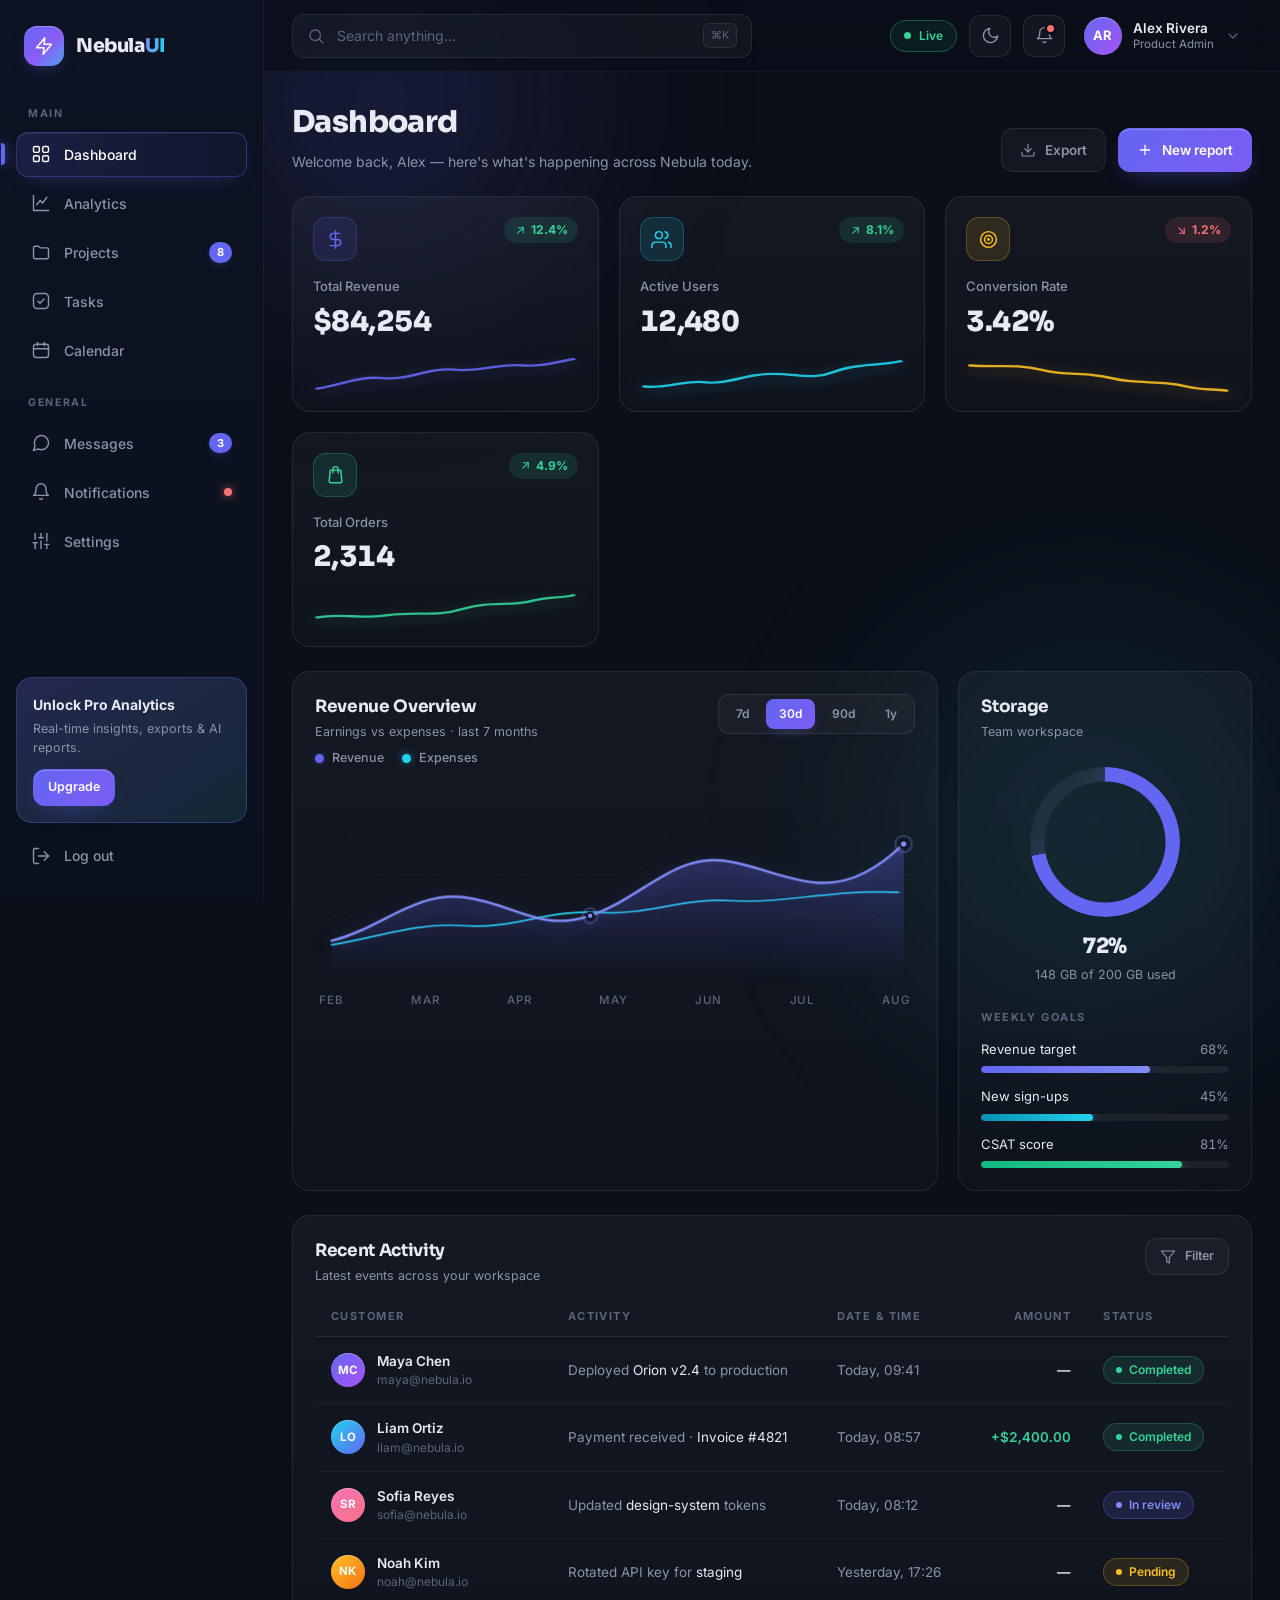
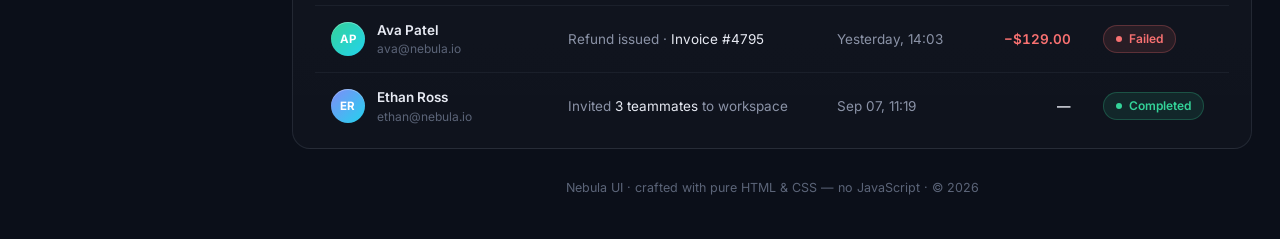
==== index.html @ 3d4dad75 "Add futuristic dark-mode admin dashboard (pure HTML & CSS) - CSS Grid + Flexbox app shell with fixed" ====
<!DOCTYPE html>
<html lang="en">
<head>
  <meta charset="UTF-8" />
  <meta name="viewport" content="width=device-width, initial-scale=1.0" />
  <meta name="color-scheme" content="dark" />
  <meta name="description" content="Nebula — an ultra-modern dark-mode admin dashboard built with pure HTML & CSS." />
  <title>Nebula · Admin Dashboard</title>

  <link rel="preconnect" href="https://fonts.googleapis.com" />
  <link rel="preconnect" href="https://fonts.gstatic.com" crossorigin />
  <link href="https://fonts.googleapis.com/css2?family=Inter:wght@400;500;600;700;800&family=Sora:wght@600;700;800&display=swap" rel="stylesheet" />
  <link rel="stylesheet" href="styles.css" />
</head>
<body>

  <!-- Off-canvas sidebar toggle (checkbox hack — no JS needed) -->
  <input type="checkbox" id="nav-toggle" class="nav-toggle" aria-label="Toggle navigation" />

  <div class="app">

    <!-- ============ SIDEBAR ============ -->
    <aside class="sidebar">
      <div class="brand">
        <span class="brand-mark" aria-hidden="true">
          <svg viewBox="0 0 24 24" fill="none" stroke="currentColor" stroke-width="1.8" stroke-linecap="round" stroke-linejoin="round"><polygon points="13 2 3 14 12 14 11 22 21 10 12 10 13 2"/></svg>
        </span>
        <span class="brand-name">Nebula<em>UI</em></span>
      </div>

      <nav class="nav">
        <p class="nav-title">Main</p>

        <a href="#" class="nav-link is-active" aria-current="page">
          <svg viewBox="0 0 24 24" fill="none" stroke="currentColor" stroke-width="1.7" stroke-linecap="round" stroke-linejoin="round"><rect x="3" y="3" width="7" height="7" rx="1.8"/><rect x="14" y="3" width="7" height="7" rx="1.8"/><rect x="3" y="14" width="7" height="7" rx="1.8"/><rect x="14" y="14" width="7" height="7" rx="1.8"/></svg>
          <span class="nav-label">Dashboard</span>
        </a>

        <a href="#" class="nav-link">
          <svg viewBox="0 0 24 24" fill="none" stroke="currentColor" stroke-width="1.7" stroke-linecap="round" stroke-linejoin="round"><path d="M3 3v18h18"/><path d="M7 14l4-5 3 3 5-7"/></svg>
          <span class="nav-label">Analytics</span>
        </a>

        <a href="#" class="nav-link">
          <svg viewBox="0 0 24 24" fill="none" stroke="currentColor" stroke-width="1.7" stroke-linecap="round" stroke-linejoin="round"><path d="M3 7a2 2 0 0 1 2-2h4l2 2h8a2 2 0 0 1 2 2v9a2 2 0 0 1-2 2H5a2 2 0 0 1-2-2z"/></svg>
          <span class="nav-label">Projects</span>
          <span class="nav-badge">8</span>
        </a>

        <a href="#" class="nav-link">
          <svg viewBox="0 0 24 24" fill="none" stroke="currentColor" stroke-width="1.7" stroke-linecap="round" stroke-linejoin="round"><rect x="3" y="3" width="18" height="18" rx="4.5"/><path d="M8.4 12.3l2.4 2.4 4.8-5.2"/></svg>
          <span class="nav-label">Tasks</span>
        </a>

        <a href="#" class="nav-link">
          <svg viewBox="0 0 24 24" fill="none" stroke="currentColor" stroke-width="1.7" stroke-linecap="round" stroke-linejoin="round"><rect x="3" y="5" width="18" height="16" rx="3"/><path d="M8 3v4M16 3v4M3 10.5h18"/></svg>
          <span class="nav-label">Calendar</span>
        </a>

        <p class="nav-title">General</p>

        <a href="#" class="nav-link">
          <svg viewBox="0 0 24 24" fill="none" stroke="currentColor" stroke-width="1.7" stroke-linecap="round" stroke-linejoin="round"><path d="M21 11.5a8.5 8.5 0 0 1-12.4 7.6L3 21l1.9-5.6A8.5 8.5 0 1 1 21 11.5z"/></svg>
          <span class="nav-label">Messages</span>
          <span class="nav-badge">3</span>
        </a>

        <a href="#" class="nav-link">
          <svg viewBox="0 0 24 24" fill="none" stroke="currentColor" stroke-width="1.7" stroke-linecap="round" stroke-linejoin="round"><path d="M18 8a6 6 0 1 0-12 0c0 7-3 8-3 8h18s-3-1-3-8"/><path d="M13.7 20a2 2 0 0 1-3.4 0"/></svg>
          <span class="nav-label">Notifications</span>
          <span class="nav-dot" aria-hidden="true"></span>
        </a>

        <a href="#" class="nav-link">
          <svg viewBox="0 0 24 24" fill="none" stroke="currentColor" stroke-width="1.7" stroke-linecap="round" stroke-linejoin="round"><line x1="5" y1="21" x2="5" y2="14"/><line x1="5" y1="10" x2="5" y2="3"/><line x1="12" y1="21" x2="12" y2="12"/><line x1="12" y1="8" x2="12" y2="3"/><line x1="19" y1="21" x2="19" y2="16"/><line x1="19" y1="12" x2="19" y2="3"/><line x1="2.5" y1="14" x2="7.5" y2="14"/><line x1="9.5" y1="8" x2="14.5" y2="8"/><line x1="16.5" y1="16" x2="21.5" y2="16"/></svg>
          <span class="nav-label">Settings</span>
        </a>
      </nav>

      <div class="sidebar-footer">
        <div class="upgrade-card">
          <p class="upgrade-title">Unlock Pro Analytics</p>
          <p class="upgrade-text">Real-time insights, exports &amp; AI reports.</p>
          <button type="button" class="btn btn-primary btn-sm">Upgrade</button>
        </div>

        <a href="#" class="nav-link logout">
          <svg viewBox="0 0 24 24" fill="none" stroke="currentColor" stroke-width="1.7" stroke-linecap="round" stroke-linejoin="round"><path d="M9 21H5a2 2 0 0 1-2-2V5a2 2 0 0 1 2-2h4"/><polyline points="16 17 21 12 16 7"/><line x1="21" y1="12" x2="9" y2="12"/></svg>
          <span class="nav-label">Log out</span>
        </a>
      </div>
    </aside>

    <!-- Click-to-close overlay for the mobile drawer -->
    <label for="nav-toggle" class="backdrop" aria-hidden="true"></label>

    <!-- ============ MAIN ============ -->
    <div class="main">

      <!-- Header -->
      <header class="topbar">
        <label for="nav-toggle" class="hamburger" aria-label="Open navigation" role="button" tabindex="0">
          <svg viewBox="0 0 24 24" fill="none" stroke="currentColor" stroke-width="1.8" stroke-linecap="round"><line x1="4" y1="7" x2="20" y2="7"/><line x1="4" y1="12" x2="20" y2="12"/><line x1="4" y1="17" x2="14" y2="17"/></svg>
        </label>

        <div class="search" role="search">
          <svg class="search-icon" viewBox="0 0 24 24" fill="none" stroke="currentColor" stroke-width="1.7" stroke-linecap="round" stroke-linejoin="round"><circle cx="11" cy="11" r="7"/><line x1="21" y1="21" x2="16.3" y2="16.3"/></svg>
          <input type="search" placeholder="Search anything…" aria-label="Search" />
          <kbd>⌘K</kbd>
        </div>

        <div class="topbar-actions">
          <span class="live-pill"><span class="pulse-dot" aria-hidden="true"></span>Live</span>

          <button type="button" class="icon-btn" aria-label="Toggle theme">
            <svg viewBox="0 0 24 24" fill="none" stroke="currentColor" stroke-width="1.7" stroke-linecap="round" stroke-linejoin="round"><path d="M21 12.8A9 9 0 1 1 11.2 3a7 7 0 0 0 9.8 9.8z"/></svg>
          </button>

          <button type="button" class="icon-btn has-badge" aria-label="Notifications">
            <svg viewBox="0 0 24 24" fill="none" stroke="currentColor" stroke-width="1.7" stroke-linecap="round" stroke-linejoin="round"><path d="M18 8a6 6 0 1 0-12 0c0 7-3 8-3 8h18s-3-1-3-8"/><path d="M13.7 20a2 2 0 0 1-3.4 0"/></svg>
          </button>

          <button type="button" class="profile" aria-label="Account menu">
            <span class="avatar" aria-hidden="true">AR</span>
            <span class="profile-meta">
              <span class="profile-name">Alex Rivera</span>
              <span class="profile-role">Product Admin</span>
            </span>
            <svg class="chevron" viewBox="0 0 24 24" fill="none" stroke="currentColor" stroke-width="1.8" stroke-linecap="round" stroke-linejoin="round"><polyline points="6 9 12 15 18 9"/></svg>
          </button>
        </div>
      </header>

      <!-- Content -->
      <main class="content">

        <div class="page-head">
          <div>
            <h1>Dashboard</h1>
            <p class="subtitle">Welcome back, Alex — here's what's happening across Nebula today.</p>
          </div>
          <div class="page-actions">
            <button type="button" class="btn btn-ghost">
              <svg viewBox="0 0 24 24" fill="none" stroke="currentColor" stroke-width="1.7" stroke-linecap="round" stroke-linejoin="round"><path d="M21 15v4a2 2 0 0 1-2 2H5a2 2 0 0 1-2-2v-4"/><polyline points="7 10 12 15 17 10"/><line x1="12" y1="15" x2="12" y2="3"/></svg>
              Export
            </button>
            <button type="button" class="btn btn-primary">
              <svg viewBox="0 0 24 24" fill="none" stroke="currentColor" stroke-width="1.9" stroke-linecap="round"><line x1="12" y1="5" x2="12" y2="19"/><line x1="5" y1="12" x2="19" y2="12"/></svg>
              New report
            </button>
          </div>
        </div>

        <!-- ======== 4 STAT CARDS ======== -->
        <section class="stats-grid" aria-label="Key statistics">

          <article class="stat-card" style="--tint: 99,102,241;">
            <div class="stat-top">
              <span class="stat-icon" aria-hidden="true">
                <svg viewBox="0 0 24 24" fill="none" stroke="currentColor" stroke-width="1.7" stroke-linecap="round" stroke-linejoin="round"><line x1="12" y1="2" x2="12" y2="22"/><path d="M17 5H9.5a3.5 3.5 0 0 0 0 7h5a3.5 3.5 0 0 1 0 7H6"/></svg>
              </span>
              <span class="delta up">
                <svg viewBox="0 0 24 24" fill="none" stroke="currentColor" stroke-width="2" stroke-linecap="round" stroke-linejoin="round"><line x1="7" y1="17" x2="17" y2="7"/><polyline points="8 7 17 7 17 16"/></svg>
                12.4%
              </span>
            </div>
            <p class="stat-label">Total Revenue</p>
            <p class="stat-value">$84,254</p>
            <svg class="sparkline" viewBox="0 0 120 40" preserveAspectRatio="none" aria-hidden="true">
              <path d="M2 32 C14 28 20 20 32 22 C44 24 52 12 64 14 C76 16 84 8 96 10 C104 11 112 6 118 4"/>
            </svg>
          </article>

          <article class="stat-card" style="--tint: 34,211,238;">
            <div class="stat-top">
              <span class="stat-icon" aria-hidden="true">
                <svg viewBox="0 0 24 24" fill="none" stroke="currentColor" stroke-width="1.7" stroke-linecap="round" stroke-linejoin="round"><path d="M17 21v-2a4 4 0 0 0-4-4H5a4 4 0 0 0-4 4v2"/><circle cx="9" cy="7" r="4"/><path d="M23 21v-2a4 4 0 0 0-3-3.9"/><path d="M16 3.1a4 4 0 0 1 0 7.8"/></svg>
              </span>
              <span class="delta up">
                <svg viewBox="0 0 24 24" fill="none" stroke="currentColor" stroke-width="2" stroke-linecap="round" stroke-linejoin="round"><line x1="7" y1="17" x2="17" y2="7"/><polyline points="8 7 17 7 17 16"/></svg>
                8.1%
              </span>
            </div>
            <p class="stat-label">Active Users</p>
            <p class="stat-value">12,480</p>
            <svg class="sparkline" viewBox="0 0 120 40" preserveAspectRatio="none" aria-hidden="true">
              <path d="M2 30 C12 32 20 24 30 26 C40 28 48 18 60 18 C72 18 78 24 88 16 C98 8 110 10 118 6"/>
            </svg>
          </article>

          <article class="stat-card" style="--tint: 251,191,36;">
            <div class="stat-top">
              <span class="stat-icon" aria-hidden="true">
                <svg viewBox="0 0 24 24" fill="none" stroke="currentColor" stroke-width="1.7" stroke-linecap="round" stroke-linejoin="round"><circle cx="12" cy="12" r="9"/><circle cx="12" cy="12" r="4.5"/><circle cx="12" cy="12" r="0.8"/></svg>
              </span>
              <span class="delta down">
                <svg viewBox="0 0 24 24" fill="none" stroke="currentColor" stroke-width="2" stroke-linecap="round" stroke-linejoin="round"><line x1="7" y1="7" x2="17" y2="17"/><polyline points="17 8 17 17 8 17"/></svg>
                1.2%
              </span>
            </div>
            <p class="stat-label">Conversion Rate</p>
            <p class="stat-value">3.42%</p>
            <svg class="sparkline" viewBox="0 0 120 40" preserveAspectRatio="none" aria-hidden="true">
              <path d="M2 10 C14 12 22 8 34 14 C46 20 54 16 66 22 C78 28 88 24 100 30 C108 34 112 32 118 34"/>
            </svg>
          </article>

          <article class="stat-card" style="--tint: 52,211,153;">
            <div class="stat-top">
              <span class="stat-icon" aria-hidden="true">
                <svg viewBox="0 0 24 24" fill="none" stroke="currentColor" stroke-width="1.7" stroke-linecap="round" stroke-linejoin="round"><path d="M6 7h12l1.2 12.4a1.8 1.8 0 0 1-1.8 2H6.6a1.8 1.8 0 0 1-1.8-2z"/><path d="M9 10V6a3 3 0 0 1 6 0v4"/></svg>
              </span>
              <span class="delta up">
                <svg viewBox="0 0 24 24" fill="none" stroke="currentColor" stroke-width="2" stroke-linecap="round" stroke-linejoin="round"><line x1="7" y1="17" x2="17" y2="7"/><polyline points="8 7 17 7 17 16"/></svg>
                4.9%
              </span>
            </div>
            <p class="stat-label">Total Orders</p>
            <p class="stat-value">2,314</p>
            <svg class="sparkline" viewBox="0 0 120 40" preserveAspectRatio="none" aria-hidden="true">
              <path d="M2 26 C14 22 22 28 34 24 C46 20 56 26 68 18 C80 10 90 16 100 10 C108 6 112 8 118 5"/>
            </svg>
          </article>

        </section>

        <!-- ======== CHART + SIDE PANEL ======== -->
        <section class="panels-grid" aria-label="Analytics">

          <article class="card chart-card">
            <div class="card-head">
              <div>
                <h2>Revenue Overview</h2>
                <p class="card-sub">Earnings vs expenses · last 7 months</p>
              </div>
              <div class="seg" role="group" aria-label="Date range">
                <button type="button">7d</button>
                <button type="button" class="is-active">30d</button>
                <button type="button">90d</button>
                <button type="button">1y</button>
              </div>
            </div>

            <div class="legend">
              <span class="legend-item"><i class="dot dot-accent"></i>Revenue</span>
              <span class="legend-item"><i class="dot dot-cyan"></i>Expenses</span>
            </div>

            <div class="chart-wrap">
              <svg class="chart" viewBox="0 0 720 250" preserveAspectRatio="none" role="img" aria-label="Line chart comparing revenue and expenses over seven months">
                <defs>
                  <linearGradient id="areaFill" x1="0" y1="0" x2="0" y2="1">
                    <stop offset="0%" stop-color="#6366f1" stop-opacity="0.32"/>
                    <stop offset="100%" stop-color="#6366f1" stop-opacity="0"/>
                  </linearGradient>
                </defs>

                <!-- grid -->
                <line x1="0" y1="20"  x2="720" y2="20"  class="grid-line"/>
                <line x1="0" y1="70"  x2="720" y2="70"  class="grid-line"/>
                <line x1="0" y1="120" x2="720" y2="120" class="grid-line"/>
                <line x1="0" y1="170" x2="720" y2="170" class="grid-line"/>
                <line x1="0" y1="220" x2="720" y2="220" class="grid-line"/>

                <!-- expenses (dashed) -->
                <path class="line-expenses" pathLength="1" fill="none"
                  d="M20 205 C80 195 120 178 180 182 C240 186 280 162 340 166 C400 170 440 148 500 152 C560 156 620 138 700 142"/>

                <!-- revenue area + line -->
                <path class="line-area" fill="url(#areaFill)"
                  d="M20 200 C80 185 120 140 180 148 C240 156 270 190 330 170 C390 150 430 96 490 104 C550 112 600 150 660 118 C690 102 700 88 706 84 L706 250 L20 250 Z"/>
                <path class="line-revenue" pathLength="1" fill="none"
                  d="M20 200 C80 185 120 140 180 148 C240 156 270 190 330 170 C390 150 430 96 490 104 C550 112 600 150 660 118 C690 102 700 88 706 84"/>

                <!-- points -->
                <circle class="chart-dot" cx="330" cy="170" r="4"/>
                <circle class="chart-dot halo" cx="330" cy="170" r="9"/>
                <circle class="chart-dot" cx="706" cy="84" r="4.5"/>
                <circle class="chart-dot halo" cx="706" cy="84" r="10"/>
              </svg>

              <div class="chart-x" aria-hidden="true">
                <span>Feb</span><span>Mar</span><span>Apr</span><span>May</span><span>Jun</span><span>Jul</span><span>Aug</span>
              </div>
            </div>
          </article>

          <article class="card side-card">
            <div class="card-head">
              <div>
                <h2>Storage</h2>
                <p class="card-sub">Team workspace</p>
              </div>
            </div>

            <div class="ring-wrap">
              <div class="ring" role="img" aria-label="Storage 72 percent used"></div>
              <div class="ring-meta">
                <strong>72%</strong>
                <span>148 GB of 200 GB used</span>
              </div>
            </div>

            <div class="goals">
              <p class="goals-title">Weekly goals</p>

              <div class="goal" style="--w: 68%;">
                <div class="goal-row"><span>Revenue target</span><span>68%</span></div>
                <div class="track"><i class="fill fill-accent"></i></div>
              </div>

              <div class="goal" style="--w: 45%;">
                <div class="goal-row"><span>New sign-ups</span><span>45%</span></div>
                <div class="track"><i class="fill fill-cyan"></i></div>
              </div>

              <div class="goal" style="--w: 81%;">
                <div class="goal-row"><span>CSAT score</span><span>81%</span></div>
                <div class="track"><i class="fill fill-green"></i></div>
              </div>
            </div>
          </article>

        </section>

        <!-- ======== RECENT ACTIVITY TABLE ======== -->
        <section class="card table-card" aria-label="Recent activity">
          <div class="card-head">
            <div>
              <h2>Recent Activity</h2>
              <p class="card-sub">Latest events across your workspace</p>
            </div>
            <button type="button" class="btn btn-ghost btn-sm">
              <svg viewBox="0 0 24 24" fill="none" stroke="currentColor" stroke-width="1.7" stroke-linecap="round" stroke-linejoin="round"><polygon points="22 3 2 3 10 12.6 10 19 14 21 14 12.6 22 3"/></svg>
              Filter
            </button>
          </div>

          <div class="table-scroll">
            <table>
              <thead>
                <tr>
                  <th>Customer</th>
                  <th>Activity</th>
                  <th>Date &amp; time</th>
                  <th class="num">Amount</th>
                  <th>Status</th>
                </tr>
              </thead>
              <tbody>
                <tr>
                  <td>
                    <div class="user">
                      <span class="avatar sm" style="--a:#6366f1; --b:#a855f7;">MC</span>
                      <div><strong>Maya Chen</strong><small>maya@nebula.io</small></div>
                    </div>
                  </td>
                  <td data-label="Activity">Deployed <em>Orion v2.4</em> to production</td>
                  <td data-label="Date">Today, 09:41</td>
                  <td class="num" data-label="Amount">—</td>
                  <td data-label="Status"><span class="pill pill-green">Completed</span></td>
                </tr>
                <tr>
                  <td>
                    <div class="user">
                      <span class="avatar sm" style="--a:#22d3ee; --b:#6366f1;">LO</span>
                      <div><strong>Liam Ortiz</strong><small>liam@nebula.io</small></div>
                    </div>
                  </td>
                  <td data-label="Activity">Payment received · <em>Invoice #4821</em></td>
                  <td data-label="Date">Today, 08:57</td>
                  <td class="num pos" data-label="Amount">+$2,400.00</td>
                  <td data-label="Status"><span class="pill pill-green">Completed</span></td>
                </tr>
                <tr>
                  <td>
                    <div class="user">
                      <span class="avatar sm" style="--a:#f472b6; --b:#fb7185;">SR</span>
                      <div><strong>Sofia Reyes</strong><small>sofia@nebula.io</small></div>
                    </div>
                  </td>
                  <td data-label="Activity">Updated <em>design-system</em> tokens</td>
                  <td data-label="Date">Today, 08:12</td>
                  <td class="num" data-label="Amount">—</td>
                  <td data-label="Status"><span class="pill pill-indigo">In review</span></td>
                </tr>
                <tr>
                  <td>
                    <div class="user">
                      <span class="avatar sm" style="--a:#fbbf24; --b:#f97316;">NK</span>
                      <div><strong>Noah Kim</strong><small>noah@nebula.io</small></div>
                    </div>
                  </td>
                  <td data-label="Activity">Rotated API key for <em>staging</em></td>
                  <td data-label="Date">Yesterday, 17:26</td>
                  <td class="num" data-label="Amount">—</td>
                  <td data-label="Status"><span class="pill pill-amber">Pending</span></td>
                </tr>
                <tr>
                  <td>
                    <div class="user">
                      <span class="avatar sm" style="--a:#34d399; --b:#22d3ee;">AP</span>
                      <div><strong>Ava Patel</strong><small>ava@nebula.io</small></div>
                    </div>
                  </td>
                  <td data-label="Activity">Refund issued · <em>Invoice #4795</em></td>
                  <td data-label="Date">Yesterday, 14:03</td>
                  <td class="num neg" data-label="Amount">−$129.00</td>
                  <td data-label="Status"><span class="pill pill-red">Failed</span></td>
                </tr>
                <tr>
                  <td>
                    <div class="user">
                      <span class="avatar sm" style="--a:#818cf8; --b:#22d3ee;">ER</span>
                      <div><strong>Ethan Ross</strong><small>ethan@nebula.io</small></div>
                    </div>
                  </td>
                  <td data-label="Activity">Invited <em>3 teammates</em> to workspace</td>
                  <td data-label="Date">Sep 07, 11:19</td>
                  <td class="num" data-label="Amount">—</td>
                  <td data-label="Status"><span class="pill pill-green">Completed</span></td>
                </tr>
              </tbody>
            </table>
          </div>
        </section>

        <footer class="footer">
          <p>Nebula UI · crafted with pure HTML &amp; CSS — no JavaScript · © 2026</p>
        </footer>

      </main>
    </div>
  </div>

</body>
</html>
---- styles.css ----
/* ============================================================
   NEBULA UI — Ultra-modern Dark Admin Dashboard
   Pure HTML + CSS · CSS Grid + Flexbox · CSS Variables
   Palette: deep navy #0b0f19 · neon accent #6366f1
   ============================================================ */

/* ---------- 1. Design tokens ---------- */
:root {
  /* Core palette */
  --bg:            #0b0f19;   /* deep navy */
  --bg-elevated:   #0d1322;
  --accent:        #6366f1;   /* neon indigo */
  --accent-bright: #818cf8;
  --cyan:          #22d3ee;
  --green:         #34d399;
  --amber:         #fbbf24;
  --red:           #f87171;

  /* Surfaces & lines */
  --surface:       rgba(255, 255, 255, 0.035);
  --surface-2:     rgba(255, 255, 255, 0.065);
  --border:        rgba(148, 163, 184, 0.14);
  --border-soft:   rgba(148, 163, 184, 0.08);

  /* Text */
  --text:          #e7eaf3;
  --text-muted:    #8b93a7;
  --text-faint:    #5b6478;

  /* Glass / glow */
  --accent-soft:   rgba(99, 102, 241, 0.16);
  --accent-glow:   rgba(99, 102, 241, 0.40);
  --glass:         rgba(255, 255, 255, 0.055);
  --glass-border:  rgba(255, 255, 255, 0.10);

  /* Layout */
  --sidebar-w:     264px;
  --sidebar-w-sm:  80px;
  --topbar-h:      72px;
  --radius:        18px;
  --radius-sm:     12px;

  /* Motion */
  --ease:          cubic-bezier(0.22, 0.61, 0.36, 1);
  --t-fast:        0.22s;
  --t-med:         0.32s;

  --font-body: "Inter", system-ui, -apple-system, "Segoe UI", Roboto, sans-serif;
  --font-display: "Sora", "Inter", system-ui, sans-serif;
}

/* ---------- 2. Reset / base ---------- */
*, *::before, *::after { box-sizing: border-box; }

html { scroll-behavior: smooth; }

body {
  margin: 0;
  min-height: 100vh;
  font-family: var(--font-body);
  font-size: 15px;
  line-height: 1.5;
  color: var(--text);
  background-color: var(--bg);
  -webkit-font-smoothing: antialiased;
  overflow-x: hidden;
}

h1, h2, h3 { margin: 0; font-family: var(--font-display); letter-spacing: -0.02em; }
p           { margin: 0; }
a           { color: inherit; text-decoration: none; }
button      { font: inherit; color: inherit; background: none; border: 0; cursor: pointer; }
svg         { display: block; }

::selection { background: var(--accent); color: #fff; }

:focus-visible {
  outline: 2px solid var(--accent-bright);
  outline-offset: 2px;
  border-radius: 6px;
}

/* Slim custom scrollbars */
::-webkit-scrollbar        { width: 10px; height: 10px; }
::-webkit-scrollbar-track  { background: transparent; }
::-webkit-scrollbar-thumb  {
  background: rgba(99, 102, 241, 0.25);
  border-radius: 99px;
  border: 2px solid var(--bg);
}
::-webkit-scrollbar-thumb:hover { background: rgba(99, 102, 241, 0.5); }

/* Hidden checkbox that powers the mobile drawer */
.nav-toggle {
  position: fixed;
  width: 1px; height: 1px;
  opacity: 0;
  pointer-events: none;
}

/* ---------- 3. Ambient background (feeds the glass blur) ---------- */
body::before,
body::after {
  content: "";
  position: fixed;
  z-index: 0;
  border-radius: 50%;
  filter: blur(90px);
  pointer-events: none;
}
body::before {
  width: 560px; height: 560px;
  top: -180px; left: 8%;
  background: radial-gradient(circle, rgba(99, 102, 241, 0.22), transparent 65%);
  animation: drift 18s ease-in-out infinite alternate;
}
body::after {
  width: 620px; height: 620px;
  bottom: -240px; right: -120px;
  background: radial-gradient(circle, rgba(34, 211, 238, 0.14), transparent 65%);
  animation: drift 22s ease-in-out infinite alternate-reverse;
}
@keyframes drift {
  from { transform: translate3d(0, 0, 0) scale(1); }
  to   { transform: translate3d(60px, 40px, 0) scale(1.12); }
}

/* ============================================================
   4. App shell — CSS Grid
   ============================================================ */
.app {
  position: relative;
  z-index: 1;
  display: grid;
  grid-template-columns: var(--sidebar-w) minmax(0, 1fr);
  min-height: 100vh;
}

.main {
  grid-column: 2;
  display: flex;
  flex-direction: column;
  min-width: 0;             /* allows inner tables to shrink properly */
}

/* ============================================================
   5. Sidebar (fixed)
   ============================================================ */
.sidebar {
  position: fixed;
  inset: 0 auto 0 0;
  z-index: 60;
  width: var(--sidebar-w);
  display: flex;
  flex-direction: column;
  padding: 22px 16px;
  background: linear-gradient(180deg, #0d1322 0%, #0b101d 100%);
  border-right: 1px solid var(--border-soft);
  overflow-y: auto;
  scrollbar-width: thin;
  transition: transform var(--t-med) var(--ease);
}

.brand {
  display: flex;
  align-items: center;
  gap: 12px;
  padding: 4px 8px 22px;
}
.brand-mark {
  display: grid;
  place-items: center;
  width: 40px; height: 40px;
  flex-shrink: 0;
  color: #fff;
  border-radius: 13px;
  background: linear-gradient(135deg, var(--accent) 0%, #8b5cf6 55%, var(--cyan) 130%);
  box-shadow: 0 6px 18px -6px var(--accent-glow), inset 0 1px 0 rgba(255, 255, 255, 0.25);
  transition: transform var(--t-fast) var(--ease), box-shadow var(--t-fast) var(--ease);
}
.brand:hover .brand-mark {
  transform: rotate(-8deg) scale(1.06);
  box-shadow: 0 8px 24px -6px var(--accent-glow), inset 0 1px 0 rgba(255, 255, 255, 0.25);
}
.brand-mark svg { width: 20px; height: 20px; }
.brand-name {
  font-family: var(--font-display);
  font-size: 19px;
  font-weight: 800;
  letter-spacing: -0.02em;
}
.brand-name em {
  font-style: normal;
  background: linear-gradient(90deg, var(--accent-bright), var(--cyan));
  -webkit-background-clip: text;
  background-clip: text;
  color: transparent;
}

.nav { display: flex; flex-direction: column; gap: 4px; flex: 1; }

.nav-title {
  margin: 18px 0 6px;
  padding: 0 12px;
  font-size: 10.5px;
  font-weight: 700;
  text-transform: uppercase;
  letter-spacing: 0.16em;
  color: var(--text-faint);
}

.nav-link {
  position: relative;
  display: flex;
  align-items: center;
  gap: 13px;
  padding: 11px 14px;
  border-radius: var(--radius-sm);
  font-size: 14px;
  font-weight: 500;
  color: var(--text-muted);
  border: 1px solid transparent;
  transition:
    color      var(--t-fast) var(--ease),
    background var(--t-fast) var(--ease),
    border-color var(--t-fast) var(--ease),
    box-shadow var(--t-fast) var(--ease),
    transform  var(--t-fast) var(--ease);
}
.nav-link svg { width: 20px; height: 20px; flex-shrink: 0; transition: transform var(--t-fast) var(--ease); }
.nav-link:hover {
  color: var(--text);
  background: var(--surface);
  border-color: var(--border-soft);
  transform: translateX(3px);
}
.nav-link:hover svg { color: var(--accent-bright); transform: scale(1.08); }

.nav-link.is-active {
  color: #fff;
  background: linear-gradient(90deg, var(--accent-soft), rgba(99, 102, 241, 0.05));
  border-color: rgba(99, 102, 241, 0.35);
  box-shadow: 0 8px 20px -10px var(--accent-glow), inset 0 1px 0 rgba(255, 255, 255, 0.06);
}
.nav-link.is-active::before {          /* neon indicator */
  content: "";
  position: absolute;
  left: -16px; top: 50%;
  translate: 0 -50%;
  width: 3.5px; height: 22px;
  border-radius: 0 4px 4px 0;
  background: var(--accent);
  box-shadow: 0 0 12px 2px var(--accent-glow);
}

.nav-badge {
  margin-left: auto;
  padding: 2px 8px;
  font-size: 11px;
  font-weight: 700;
  color: #fff;
  border-radius: 99px;
  background: var(--accent);
  box-shadow: 0 4px 10px -4px var(--accent-glow);
}
.nav-dot {
  margin-left: auto;
  width: 8px; height: 8px;
  border-radius: 50%;
  background: var(--red);
  box-shadow: 0 0 10px rgba(248, 113, 113, 0.8);
}

.sidebar-footer { display: flex; flex-direction: column; gap: 10px; margin-top: 18px; }

.upgrade-card {
  padding: 16px;
  border-radius: 16px;
  background:
    linear-gradient(145deg, rgba(99, 102, 241, 0.20), rgba(34, 211, 238, 0.08)),
    var(--surface);
  border: 1px solid rgba(99, 102, 241, 0.30);
}
.upgrade-title { font-weight: 700; font-size: 14px; }
.upgrade-text  { margin: 5px 0 12px; font-size: 12.5px; color: var(--text-muted); }

/* ============================================================
   6. Topbar / header
   ============================================================ */
.topbar {
  position: sticky;
  top: 0;
  z-index: 40;
  display: flex;
  align-items: center;
  gap: 16px;
  height: var(--topbar-h);
  padding: 0 28px;
  background: rgba(11, 15, 25, 0.72);
  backdrop-filter: blur(14px);
  -webkit-backdrop-filter: blur(14px);
  border-bottom: 1px solid var(--border-soft);
}

.hamburger {
  display: none;
  place-items: center;
  width: 42px; height: 42px;
  flex-shrink: 0;
  border-radius: var(--radius-sm);
  border: 1px solid var(--border);
  color: var(--text-muted);
  cursor: pointer;
  transition: color var(--t-fast) var(--ease), border-color var(--t-fast) var(--ease);
}
.hamburger svg { width: 22px; height: 22px; margin: auto; }
.hamburger:hover { color: var(--text); border-color: var(--accent); }

/* Search */
.search {
  display: flex;
  align-items: center;
  gap: 10px;
  flex: 1;
  max-width: 460px;
  padding: 0 14px;
  height: 44px;
  border-radius: var(--radius-sm);
  background: var(--surface);
  border: 1px solid var(--border);
  transition: border-color var(--t-fast) var(--ease), box-shadow var(--t-fast) var(--ease), background var(--t-fast) var(--ease);
}
.search:focus-within {
  border-color: var(--accent);
  background: rgba(99, 102, 241, 0.06);
  box-shadow: 0 0 0 4px rgba(99, 102, 241, 0.14);
}
.search-icon { width: 18px; height: 18px; color: var(--text-faint); flex-shrink: 0; }
.search input {
  flex: 1;
  min-width: 0;
  background: none;
  border: 0;
  outline: 0;
  color: var(--text);
  font: inherit;
  font-size: 14px;
}
.search input::placeholder { color: var(--text-faint); }
.search input::-webkit-search-decoration,
.search input::-webkit-search-cancel-button { -webkit-appearance: none; }
.search kbd {
  padding: 3px 7px;
  font-family: inherit;
  font-size: 11px;
  color: var(--text-faint);
  border: 1px solid var(--border);
  border-radius: 6px;
  background: rgba(255, 255, 255, 0.03);
}

/* Header actions */
.topbar-actions {
  display: flex;
  align-items: center;
  gap: 12px;
  margin-left: auto;
}

.live-pill {
  display: inline-flex;
  align-items: center;
  gap: 8px;
  padding: 6px 13px;
  font-size: 12px;
  font-weight: 600;
  color: var(--green);
  border: 1px solid rgba(52, 211, 153, 0.3);
  border-radius: 99px;
  background: rgba(52, 211, 153, 0.08);
}
.pulse-dot {
  width: 7px; height: 7px;
  border-radius: 50%;
  background: var(--green);
  box-shadow: 0 0 0 0 rgba(52, 211, 153, 0.6);
  animation: pulse 2s infinite;
}
@keyframes pulse {
  0%   { box-shadow: 0 0 0 0 rgba(52, 211, 153, 0.55); }
  70%  { box-shadow: 0 0 0 8px rgba(52, 211, 153, 0); }
  100% { box-shadow: 0 0 0 0 rgba(52, 211, 153, 0); }
}

.icon-btn {
  position: relative;
  display: grid;
  place-items: center;
  width: 42px; height: 42px;
  border-radius: var(--radius-sm);
  border: 1px solid var(--border);
  background: var(--surface);
  color: var(--text-muted);
  transition:
    color        var(--t-fast) var(--ease),
    border-color var(--t-fast) var(--ease),
    background   var(--t-fast) var(--ease),
    transform    var(--t-fast) var(--ease),
    box-shadow   var(--t-fast) var(--ease);
}
.icon-btn svg { width: 19px; height: 19px; margin: auto; }
.icon-btn:hover {
  color: var(--accent-bright);
  border-color: rgba(99, 102, 241, 0.5);
  background: var(--accent-soft);
  transform: translateY(-2px);
  box-shadow: 0 8px 16px -8px var(--accent-glow);
}
.icon-btn.has-badge::after {
  content: "";
  position: absolute;
  top: 9px; right: 10px;
  width: 7px; height: 7px;
  border-radius: 50%;
  background: var(--red);
  box-shadow: 0 0 0 2.5px var(--bg);
}

/* Profile */
.profile {
  display: flex;
  align-items: center;
  gap: 11px;
  padding: 6px 10px 6px 6px;
  border-radius: 99px;
  border: 1px solid transparent;
  transition: background var(--t-fast) var(--ease), border-color var(--t-fast) var(--ease);
}
.profile:hover { background: var(--surface); border-color: var(--border); }

.avatar {
  display: grid;
  place-items: center;
  width: 38px; height: 38px;
  flex-shrink: 0;
  border-radius: 50%;
  font-size: 13px;
  font-weight: 700;
  color: #fff;
  letter-spacing: 0.02em;
  background: linear-gradient(135deg, var(--accent) 0%, #a855f7 100%);
  box-shadow: inset 0 1px 0 rgba(255, 255, 255, 0.3);
}
.avatar.sm { width: 34px; height: 34px; font-size: 11.5px; background: linear-gradient(135deg, var(--a, var(--accent)), var(--b, #a855f7)); }

.profile-meta { display: flex; flex-direction: column; align-items: flex-start; line-height: 1.25; }
.profile-name { font-size: 13.5px; font-weight: 600; }
.profile-role { font-size: 11.5px; color: var(--text-muted); }
.profile .chevron { width: 16px; height: 16px; color: var(--text-faint); transition: transform var(--t-fast) var(--ease); }
.profile:hover .chevron { transform: translateY(2px); }

/* ============================================================
   7. Content area
   ============================================================ */
.content {
  width: 100%;
  max-width: 1440px;
  margin: 0 auto;
  padding: 28px;
  display: flex;
  flex-direction: column;
  gap: 24px;
}

.page-head {
  display: flex;
  align-items: flex-end;
  justify-content: space-between;
  gap: 18px;
  flex-wrap: wrap;
}
.page-head h1 {
  font-size: clamp(24px, 3vw, 30px);
  font-weight: 800;
}
.subtitle { margin-top: 6px; color: var(--text-muted); font-size: 14px; }

.page-actions { display: flex; gap: 12px; }

/* Buttons */
.btn {
  display: inline-flex;
  align-items: center;
  gap: 9px;
  padding: 11px 18px;
  font-size: 13.5px;
  font-weight: 600;
  border-radius: var(--radius-sm);
  border: 1px solid transparent;
  transition:
    transform    var(--t-fast) var(--ease),
    box-shadow   var(--t-fast) var(--ease),
    background   var(--t-fast) var(--ease),
    border-color var(--t-fast) var(--ease),
    filter       var(--t-fast) var(--ease);
}
.btn svg { width: 16px; height: 16px; }
.btn-sm { padding: 8px 14px; font-size: 12.5px; }

.btn-primary {
  color: #fff;
  background: linear-gradient(135deg, var(--accent) 0%, #7c5cf6 100%);
  box-shadow: 0 10px 22px -10px var(--accent-glow), inset 0 1px 0 rgba(255, 255, 255, 0.22);
}
.btn-primary:hover {
  transform: translateY(-2px);
  filter: brightness(1.1);
  box-shadow: 0 14px 28px -10px var(--accent-glow), inset 0 1px 0 rgba(255, 255, 255, 0.22);
}
.btn-primary:active { transform: translateY(0); }

.btn-ghost {
  color: var(--text-muted);
  background: var(--surface);
  border-color: var(--border);
}
.btn-ghost:hover {
  color: var(--text);
  border-color: rgba(99, 102, 241, 0.5);
  background: var(--accent-soft);
  transform: translateY(-2px);
}

/* ============================================================
   8. Stat cards — glassmorphism on hover
   ============================================================ */
.stats-grid {
  display: grid;
  grid-template-columns: repeat(auto-fit, minmax(235px, 1fr));
  gap: 20px;
}

.stat-card {
  --tint: 99, 102, 241;
  position: relative;
  padding: 20px 20px 14px;
  border-radius: var(--radius);
  background: linear-gradient(180deg, rgba(255, 255, 255, 0.04), rgba(255, 255, 255, 0.018));
  border: 1px solid var(--border);
  overflow: hidden;
  animation: fade-up 0.6s var(--ease) both;
}
.stats-grid .stat-card:nth-child(2) { animation-delay: 0.06s; }
.stats-grid .stat-card:nth-child(3) { animation-delay: 0.12s; }
.stats-grid .stat-card:nth-child(4) { animation-delay: 0.18s; }
@keyframes fade-up {
  from { opacity: 0; transform: translateY(14px); }
  to   { opacity: 1; transform: translateY(0); }
}

/* Frosted sheen revealed on hover */
.stat-card::before {
  content: "";
  position: absolute;
  inset: 0 0 auto;
  height: 1px;
  background: linear-gradient(90deg, transparent, rgba(var(--tint), 0.75), transparent);
  opacity: 0;
  transition: opacity var(--t-med) var(--ease);
}
.stat-card::after {                    /* soft tinted glow from the corner */
  content: "";
  position: absolute;
  top: -70px; right: -70px;
  width: 190px; height: 190px;
  border-radius: 50%;
  background: radial-gradient(circle, rgba(var(--tint), 0.22), transparent 70%);
  opacity: 0;
  transition: opacity var(--t-med) var(--ease), transform var(--t-med) var(--ease);
  transform: scale(0.7);
  pointer-events: none;
}

.stat-card:hover {
  background: var(--glass);
  border-color: rgba(var(--tint), 0.45);
  backdrop-filter: blur(16px) saturate(150%);
  -webkit-backdrop-filter: blur(16px) saturate(150%);
  box-shadow:
    0 24px 48px -20px rgba(0, 0, 0, 0.65),
    0 14px 34px -16px rgba(var(--tint), 0.45),
    inset 0 1px 0 rgba(255, 255, 255, 0.08);
}
.stat-card:hover { transform: translateY(-6px); }
.stat-card:hover::before { opacity: 1; }
.stat-card:hover::after  { opacity: 1; transform: scale(1); }

.stat-card,
.stat-card .stat-icon,
.stat-card .sparkline,
.stat-card .delta,
.stat-card::before,
.stat-card::after {
  transition-duration: var(--t-med);
  transition-timing-function: var(--ease);
}

.stat-top {
  display: flex;
  align-items: flex-start;
  justify-content: space-between;
  margin-bottom: 16px;
}
.stat-icon {
  display: grid;
  place-items: center;
  width: 44px; height: 44px;
  border-radius: 13px;
  color: rgb(var(--tint));
  background: rgba(var(--tint), 0.12);
  border: 1px solid rgba(var(--tint), 0.25);
  transition: transform var(--t-med) var(--ease), box-shadow var(--t-med) var(--ease), background var(--t-med) var(--ease);
}
.stat-icon svg { width: 21px; height: 21px; margin: auto; }
.stat-card:hover .stat-icon {
  transform: scale(1.1) rotate(-5deg);
  background: rgba(var(--tint), 0.22);
  box-shadow: 0 8px 18px -8px rgba(var(--tint), 0.6);
}

.delta {
  display: inline-flex;
  align-items: center;
  gap: 4px;
  padding: 4px 10px;
  font-size: 12px;
  font-weight: 700;
  border-radius: 99px;
}
.delta svg { width: 13px; height: 13px; }
.delta.up   { color: var(--green); background: rgba(52, 211, 153, 0.12); }
.delta.down { color: var(--red);   background: rgba(248, 113, 113, 0.12); }

.stat-label { font-size: 13px; font-weight: 500; color: var(--text-muted); }
.stat-value {
  margin-top: 4px;
  font-family: var(--font-display);
  font-size: 28px;
  font-weight: 800;
  letter-spacing: -0.02em;
  font-variant-numeric: tabular-nums;
}

.sparkline {
  width: 100%;
  height: 42px;
  margin-top: 12px;
  overflow: visible;
}
.sparkline path {
  fill: none;
  stroke: rgba(var(--tint), 0.9);
  stroke-width: 2.2;
  stroke-linecap: round;
  filter: drop-shadow(0 3px 6px rgba(var(--tint), 0.45));
  transition: filter var(--t-med) var(--ease);
}
.stat-card:hover .sparkline path { filter: drop-shadow(0 4px 10px rgba(var(--tint), 0.8)); }

/* ============================================================
   9. Cards, chart panel & side panel
   ============================================================ */
.panels-grid {
  display: grid;
  grid-template-columns: minmax(0, 2.2fr) minmax(0, 1fr);
  gap: 20px;
  align-items: stretch;
}

.card {
  position: relative;
  padding: 22px;
  border-radius: var(--radius);
  background: linear-gradient(180deg, rgba(255, 255, 255, 0.04), rgba(255, 255, 255, 0.018));
  border: 1px solid var(--border);
  transition:
    transform    var(--t-med) var(--ease),
    border-color var(--t-med) var(--ease),
    box-shadow   var(--t-med) var(--ease),
    background   var(--t-med) var(--ease);
}
.card:hover {
  transform: translateY(-3px);
  border-color: rgba(99, 102, 241, 0.32);
  background: var(--glass);
  backdrop-filter: blur(14px);
  -webkit-backdrop-filter: blur(14px);
  box-shadow: 0 22px 44px -22px rgba(0, 0, 0, 0.65), 0 12px 30px -18px var(--accent-glow);
}

.card-head {
  display: flex;
  align-items: flex-start;
  justify-content: space-between;
  gap: 14px;
  flex-wrap: wrap;
  margin-bottom: 8px;
}
.card-head h2 { font-size: 17px; font-weight: 700; }
.card-sub { margin-top: 3px; font-size: 12.5px; color: var(--text-muted); }

/* Segmented range control */
.seg {
  display: inline-flex;
  gap: 4px;
  padding: 4px;
  border-radius: 11px;
  background: var(--surface);
  border: 1px solid var(--border);
}
.seg button {
  padding: 6px 13px;
  font-size: 12px;
  font-weight: 600;
  color: var(--text-muted);
  border-radius: 8px;
  transition: color var(--t-fast) var(--ease), background var(--t-fast) var(--ease), box-shadow var(--t-fast) var(--ease);
}
.seg button:hover { color: var(--text); }
.seg button.is-active {
  color: #fff;
  background: linear-gradient(135deg, var(--accent), #7c5cf6);
  box-shadow: 0 6px 14px -6px var(--accent-glow);
}

/* Legend */
.legend { display: flex; gap: 18px; margin: 2px 0 6px; }
.legend-item {
  display: inline-flex;
  align-items: center;
  gap: 8px;
  font-size: 12.5px;
  font-weight: 500;
  color: var(--text-muted);
}
.dot { width: 9px; height: 9px; border-radius: 50%; }
.dot-accent { background: var(--accent);   box-shadow: 0 0 8px var(--accent-glow); }
.dot-cyan   { background: var(--cyan);     box-shadow: 0 0 8px rgba(34, 211, 238, 0.5); }

/* Chart */
.chart-wrap { margin-top: 6px; }
.chart { width: 100%; height: auto; }

.grid-line { stroke: rgba(148, 163, 184, 0.10); stroke-dasharray: 3 7; stroke-width: 1; }

.line-revenue {
  stroke: var(--accent-bright);
  stroke-width: 3;
  stroke-linecap: round;
  filter: drop-shadow(0 4px 10px var(--accent-glow));
  stroke-dasharray: 1;
  stroke-dashoffset: 1;
  animation: draw 1.6s 0.25s var(--ease) forwards;
}
.line-expenses {
  stroke: var(--cyan);
  stroke-width: 2;
  stroke-linecap: round;
  stroke-dasharray: 6 8;
  opacity: 0.85;
  animation: fade-in 1s 0.9s var(--ease) both;
}
.line-area { opacity: 0; animation: fade-in 1.2s 0.7s var(--ease) forwards; }

@keyframes draw  { to { stroke-dashoffset: 0; } }
@keyframes fade-in { to { opacity: 1; } }

.chart-dot { fill: var(--accent-bright); stroke: #0b0f19; stroke-width: 2.5; animation: fade-in 0.6s 1.7s var(--ease) both; }
.chart-dot.halo { fill: none; stroke: var(--accent-bright); stroke-width: 1.5; opacity: 0.45; animation: halo 2.6s 1.9s ease-out infinite; }
@keyframes halo {
  0%   { transform: scale(0.6); opacity: 0.5; }
  70%  { transform: scale(1.7); opacity: 0; }
  100% { transform: scale(1.7); opacity: 0; }
}
.chart-dot, .chart-dot.halo { transform-box: fill-box; transform-origin: center; }

.chart-x {
  display: flex;
  justify-content: space-between;
  margin-top: 10px;
  padding: 0 4px;
  font-size: 11.5px;
  font-weight: 500;
  color: var(--text-faint);
  text-transform: uppercase;
  letter-spacing: 0.08em;
}

/* Side panel — storage ring + goals */
.side-card { display: flex; flex-direction: column; }

.ring-wrap {
  display: flex;
  flex-direction: column;
  align-items: center;
  gap: 14px;
  padding: 18px 0 6px;
}
.ring {
  --p: 72;
  width: 150px;
  aspect-ratio: 1;
  border-radius: 50%;
  background:
    conic-gradient(var(--accent) 0% calc(var(--p) * 1%), rgba(129, 140, 248, 0.28) calc(var(--p) * 1%), rgba(255, 255, 255, 0.05) 0);
  -webkit-mask: radial-gradient(farthest-side, transparent calc(100% - 15px), #000 calc(100% - 14px));
          mask: radial-gradient(farthest-side, transparent calc(100% - 15px), #000 calc(100% - 14px));
  filter: drop-shadow(0 0 14px rgba(99, 102, 241, 0.35));
  transition: filter var(--t-med) var(--ease);
}
.side-card:hover .ring { filter: drop-shadow(0 0 22px rgba(99, 102, 241, 0.6)); }
.ring-meta { text-align: center; }
.ring-meta strong {
  display: block;
  font-family: var(--font-display);
  font-size: 21px;
  font-weight: 800;
  letter-spacing: -0.02em;
}
.ring-meta span { font-size: 12.5px; color: var(--text-muted); }

.goals { margin-top: 18px; display: flex; flex-direction: column; gap: 14px; }
.goals-title {
  font-size: 11px;
  font-weight: 700;
  text-transform: uppercase;
  letter-spacing: 0.14em;
  color: var(--text-faint);
}
.goal-row {
  display: flex;
  justify-content: space-between;
  font-size: 13px;
  margin-bottom: 7px;
}
.goal-row span:last-child { color: var(--text-muted); font-variant-numeric: tabular-nums; }
.track {
  height: 7px;
  border-radius: 99px;
  background: rgba(255, 255, 255, 0.06);
  overflow: hidden;
}
.fill {
  display: block;
  height: 100%;
  width: var(--w, 50%);
  border-radius: inherit;
  transition: filter var(--t-fast) var(--ease);
}
.fill-accent { background: linear-gradient(90deg, var(--accent), var(--accent-bright)); box-shadow: 0 0 10px var(--accent-glow); }
.fill-cyan   { background: linear-gradient(90deg, #0891b2, var(--cyan)); box-shadow: 0 0 10px rgba(34, 211, 238, 0.45); }
.fill-green  { background: linear-gradient(90deg, #10b981, var(--green)); box-shadow: 0 0 10px rgba(52, 211, 153, 0.45); }
.goal:hover .fill { filter: brightness(1.25); }

/* ============================================================
   10. Recent activity table
   ============================================================ */
.table-card { padding-bottom: 8px; }

.table-scroll { overflow-x: auto; margin: 10px -8px 0; padding: 0 8px; }

table {
  width: 100%;
  min-width: 760px;
  border-collapse: collapse;
}

thead th {
  padding: 12px 16px;
  text-align: left;
  font-size: 11px;
  font-weight: 700;
  text-transform: uppercase;
  letter-spacing: 0.13em;
  color: var(--text-faint);
  border-bottom: 1px solid var(--border);
  white-space: nowrap;
}
thead th.num { text-align: right; }

tbody td {
  padding: 14px 16px;
  font-size: 13.5px;
  color: var(--text-muted);
  border-bottom: 1px solid var(--border-soft);
  transition: color var(--t-fast) var(--ease), background var(--t-fast) var(--ease);
  vertical-align: middle;
}
tbody td strong { color: var(--text); font-weight: 600; }
tbody td em { font-style: normal; color: var(--text); }
tbody tr:last-child td { border-bottom: 0; }

tbody tr { transition: background var(--t-fast) var(--ease); }
tbody tr:hover { background: rgba(99, 102, 241, 0.055); }
tbody tr:hover td { color: var(--text); }

td.num {
  text-align: right;
  font-variant-numeric: tabular-nums;
  font-weight: 600;
  color: var(--text);
  white-space: nowrap;
}
td.pos { color: var(--green); }
td.neg { color: var(--red); }

.user { display: flex; align-items: center; gap: 12px; min-width: 190px; }
.user strong { display: block; font-size: 13.5px; }
.user small  { display: block; font-size: 12px; color: var(--text-faint); }

/* Status pills */
.pill {
  display: inline-flex;
  align-items: center;
  gap: 7px;
  padding: 4px 12px;
  font-size: 12px;
  font-weight: 600;
  border-radius: 99px;
  white-space: nowrap;
  border: 1px solid transparent;
}
.pill::before { content: ""; width: 6px; height: 6px; border-radius: 50%; background: currentColor; }
.pill-green  { color: var(--green);   background: rgba(52, 211, 153, 0.10);  border-color: rgba(52, 211, 153, 0.25); }
.pill-amber  { color: var(--amber);   background: rgba(251, 191, 36, 0.10);  border-color: rgba(251, 191, 36, 0.25); }
.pill-red    { color: var(--red);     background: rgba(248, 113, 113, 0.10); border-color: rgba(248, 113, 113, 0.25); }
.pill-indigo { color: var(--accent-bright); background: var(--accent-soft); border-color: rgba(99, 102, 241, 0.35); }

/* Footer */
.footer { padding: 6px 0 14px; text-align: center; }
.footer p { font-size: 12.5px; color: var(--text-faint); }

/* ============================================================
   11. Responsive breakpoints
   ============================================================ */

/* --- Laptops: collapse sidebar to icon rail --- */
@media (max-width: 1100px) {
  .app { grid-template-columns: var(--sidebar-w-sm) minmax(0, 1fr); }

  .sidebar { width: var(--sidebar-w-sm); padding: 22px 12px; align-items: center; }
  .brand { padding: 4px 0 22px; }
  .brand-name, .nav-title, .nav-label, .nav-badge, .upgrade-card { display: none; }

  .nav { width: 100%; align-items: stretch; }
  .nav-link { justify-content: center; padding: 12px; }
  .nav-link:hover { transform: translateY(-2px); }
  .nav-link.is-active::before { left: -12px; }
  .nav-dot { position: absolute; top: 9px; right: 9px; margin: 0; width: 7px; height: 7px; }

  .sidebar-footer { align-items: center; }
  .logout { width: 100%; }

  .panels-grid { grid-template-columns: 1fr; }
}

/* --- Tablets & phones: drawer sidebar --- */
@media (max-width: 768px) {
  .app { grid-template-columns: 1fr; }
  .main { grid-column: 1; }

  .sidebar {
    width: min(300px, 84vw);
    align-items: stretch;
    transform: translateX(-105%);
    box-shadow: none;
  }
  .brand-name, .nav-title, .nav-label, .upgrade-card { display: initial; }
  .brand { padding: 4px 8px 22px; }
  .nav-title { display: block; }
  .nav-link { justify-content: flex-start; padding: 12px 14px; }
  .nav-link:hover { transform: translateX(3px); }
  .nav-link.is-active::before { left: -12px; }
  .nav-dot { position: static; margin-left: auto; }
  .nav-badge { display: inline-block; }
  .sidebar-footer { align-items: stretch; }
  .upgrade-card { display: block; }

  .nav-toggle:checked ~ .app .sidebar {
    transform: translateX(0);
    box-shadow: 30px 0 80px -30px rgba(0, 0, 0, 0.8);
  }
  .backdrop {
    position: fixed;
    inset: 0;
    z-index: 50;
    background: rgba(4, 7, 14, 0.62);
    backdrop-filter: blur(3px);
    -webkit-backdrop-filter: blur(3px);
    opacity: 0;
    visibility: hidden;
    transition: opacity var(--t-med) var(--ease), visibility var(--t-med);
  }
  .nav-toggle:checked ~ .app .backdrop { opacity: 1; visibility: visible; }
  .nav-toggle:focus-visible ~ .app .hamburger { outline: 2px solid var(--accent-bright); outline-offset: 2px; }
  body:has(.nav-toggle:checked) { overflow: hidden; }

  .hamburger { display: grid; }

  .topbar { padding: 0 18px; gap: 12px; }
  .search kbd, .live-pill, .profile-meta, .profile .chevron { display: none; }
  .profile { padding: 4px; }
  .content { padding: 20px 18px 26px; }
  .page-head { align-items: flex-start; flex-direction: column; }
}

/* --- Small phones --- */
@media (max-width: 480px) {
  .stats-grid { grid-template-columns: 1fr; }
  .page-actions { width: 100%; }
  .page-actions .btn { flex: 1; justify-content: center; }
  .card-head .seg { width: 100%; justify-content: space-between; }
}

/* ---------- Reduced motion ---------- */
@media (prefers-reduced-motion: reduce) {
  *, *::before, *::after {
    animation-duration: 0.01ms !important;
    animation-iteration-count: 1 !important;
    transition-duration: 0.01ms !important;
  }
  html { scroll-behavior: auto; }
}
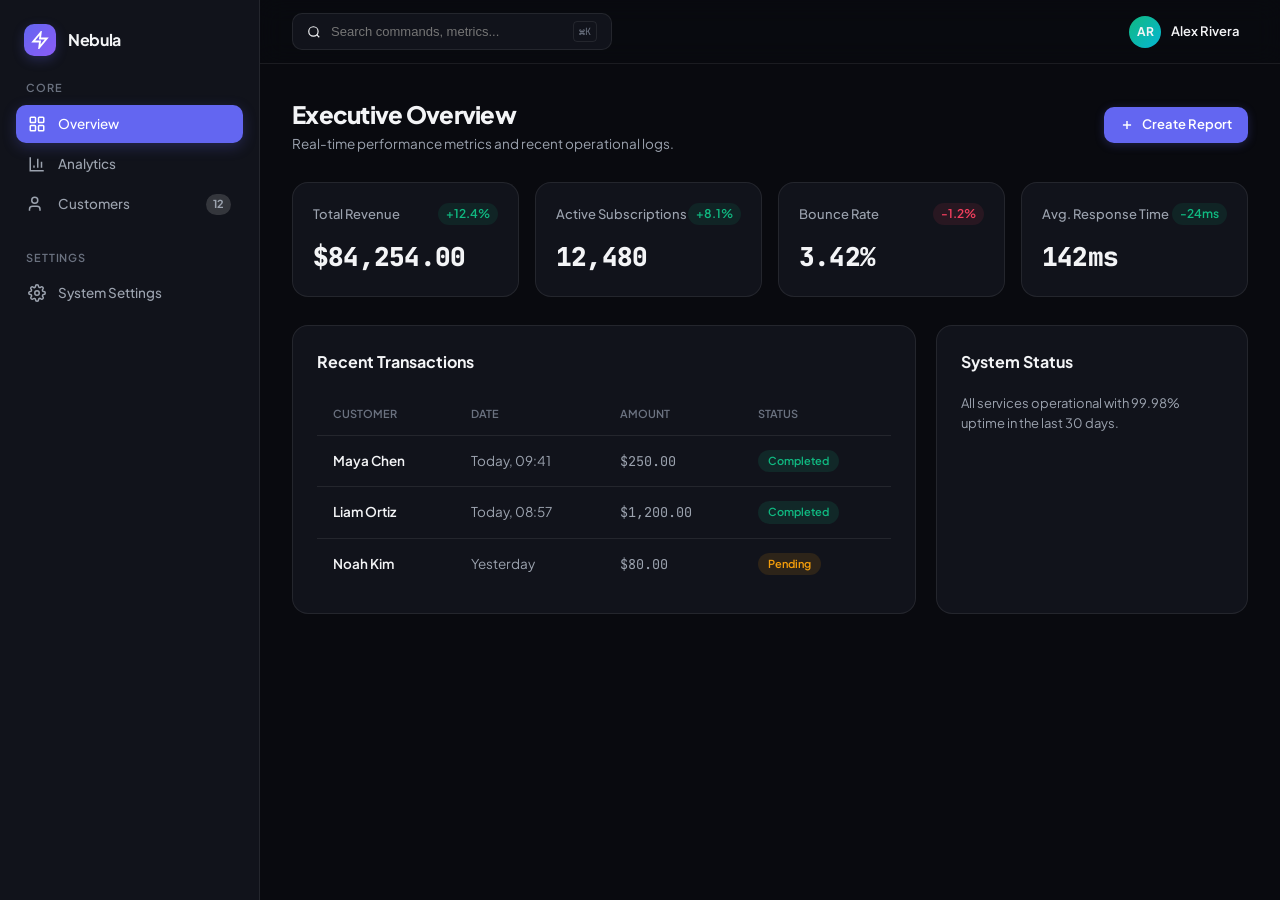
==== commit d2bb436f: "Update print statement from 'Hello' to 'Goodbye'" ====
--- a/index.html
+++ b/index.html
@@ -3,435 +3,574 @@
 <head>
   <meta charset="UTF-8" />
   <meta name="viewport" content="width=device-width, initial-scale=1.0" />
-  <meta name="color-scheme" content="dark" />
-  <meta name="description" content="Nebula — an ultra-modern dark-mode admin dashboard built with pure HTML & CSS." />
-  <title>Nebula · Admin Dashboard</title>
-
-  <link rel="preconnect" href="https://fonts.googleapis.com" />
-  <link rel="preconnect" href="https://fonts.gstatic.com" crossorigin />
-  <link href="https://fonts.googleapis.com/css2?family=Inter:wght@400;500;600;700;800&family=Sora:wght@600;700;800&display=swap" rel="stylesheet" />
-  <link rel="stylesheet" href="styles.css" />
+  <title>Nebula · Ultra Executive Dashboard</title>
+  
+  <!-- Fonts -->
+  <link rel="preconnect" href="https://fonts.googleapis.com">
+  <link rel="preconnect" href="https://fonts.gstatic.com" crossorigin>
+  <link href="https://fonts.googleapis.com/css2?family=Plus+Jakarta+Sans:wght@400;500;600;700;800&family=JetBrains+Mono:wght@400;500&display=swap" rel="stylesheet">
+
+  <style>
+    /* ============================================================
+       NEBULA UI v2.0 — Executive Modern Dark System
+       Pure HTML + CSS · Ultra Polish & Modern Standard
+       ============================================================ */
+
+    :root {
+      /* Core System Colors (Linear/Vercel Aesthetic) */
+      --bg-base:        #090a0f;
+      --bg-surface:     #11131b;
+      --bg-elevated:    #181b26;
+      --bg-hover:       #1f2333;
+      
+      /* Primary & Accents */
+      --accent:         #6366f1;
+      --accent-light:   #818cf8;
+      --accent-glow:    rgba(99, 102, 241, 0.25);
+      --emerald:        #10b981;
+      --amber:          #f59e0b;
+      --rose:           #f43f5e;
+      --cyan:           #06b6d4;
+
+      /* Text Hierarchy */
+      --text-main:      #f3f4f6;
+      --text-sub:       #9ca3af;
+      --text-muted:     #6b7280;
+
+      /* Borders & Lines */
+      --border:         rgba(255, 255, 255, 0.08);
+      --border-bright:  rgba(255, 255, 255, 0.16);
+      
+      /* Sizing & Layout */
+      --sidebar-w:      260px;
+      --topbar-h:       64px;
+      --radius-lg:      16px;
+      --radius-md:      10px;
+      --radius-sm:      6px;
+
+      /* Motion Curves */
+      --ease-smooth:    cubic-bezier(0.16, 1, 0.3, 1);
+      --transition:     0.2s var(--ease-smooth);
+
+      --font-sans:     'Plus Jakarta Sans', -apple-system, sans-serif;
+      --font-mono:     'JetBrains Mono', monospace;
+    }
+
+    /* Reset & Base */
+    *, *::before, *::after { box-sizing: border-box; margin: 0; padding: 0; }
+    
+    body {
+      font-family: var(--font-sans);
+      background-color: var(--bg-base);
+      color: var(--text-main);
+      line-height: 1.5;
+      -webkit-font-smoothing: antialiased;
+      min-height: 100vh;
+      overflow-x: hidden;
+    }
+
+    svg { display: block; flex-shrink: 0; }
+    button { font: inherit; color: inherit; background: none; border: none; cursor: pointer; }
+    a { color: inherit; text-decoration: none; }
+
+    /* Custom Scrollbar */
+    ::-webkit-scrollbar { width: 6px; height: 6px; }
+    ::-webkit-scrollbar-track { background: var(--bg-base); }
+    ::-webkit-scrollbar-thumb { background: var(--border-bright); border-radius: 99px; }
+
+    /* Layout Structure */
+    .app-shell {
+      display: grid;
+      grid-template-columns: var(--sidebar-w) 1fr;
+      min-height: 100vh;
+    }
+
+    /* ============================================================
+       SIDEBAR
+       ============================================================ */
+    .sidebar {
+      background: var(--bg-surface);
+      border-right: 1px solid var(--border);
+      padding: 20px 16px;
+      display: flex;
+      flex-direction: column;
+      position: fixed;
+      top: 0; bottom: 0; left: 0;
+      width: var(--sidebar-w);
+      z-index: 50;
+    }
+
+    .brand {
+      display: flex;
+      align-items: center;
+      gap: 12px;
+      padding: 4px 8px 24px;
+    }
+
+    .brand-icon {
+      width: 32px; height: 32px;
+      background: linear-gradient(135deg, var(--accent), #8b5cf6);
+      border-radius: var(--radius-md);
+      display: grid;
+      place-items: center;
+      box-shadow: 0 4px 12px var(--accent-glow);
+    }
+
+    .brand-title {
+      font-size: 16px;
+      font-weight: 700;
+      letter-spacing: -0.02em;
+    }
+
+    .nav-group { margin-bottom: 24px; }
+    .nav-label {
+      font-size: 11px;
+      font-weight: 600;
+      text-transform: uppercase;
+      letter-spacing: 0.08em;
+      color: var(--text-muted);
+      padding: 0 10px 8px;
+    }
+
+    .nav-item {
+      display: flex;
+      align-items: center;
+      gap: 12px;
+      padding: 9px 12px;
+      border-radius: var(--radius-md);
+      font-size: 13.5px;
+      font-weight: 500;
+      color: var(--text-sub);
+      transition: var(--transition);
+      margin-bottom: 2px;
+    }
+
+    .nav-item:hover {
+      color: var(--text-main);
+      background: var(--bg-elevated);
+    }
+
+    .nav-item.active {
+      color: #fff;
+      background: var(--accent);
+      box-shadow: 0 4px 14px var(--accent-glow);
+    }
+
+    .nav-item .badge {
+      margin-left: auto;
+      font-size: 11px;
+      font-weight: 700;
+      padding: 2px 7px;
+      border-radius: 99px;
+      background: rgba(255,255,255,0.15);
+    }
+
+    /* ============================================================
+       MAIN CONTENT AREA
+       ============================================================ */
+    .main-wrapper {
+      grid-column: 2;
+      display: flex;
+      flex-direction: column;
+    }
+
+    /* Topbar */
+    .topbar {
+      height: var(--topbar-h);
+      border-bottom: 1px solid var(--border);
+      background: rgba(9, 10, 15, 0.8);
+      backdrop-filter: blur(12px);
+      display: flex;
+      align-items: center;
+      justify-content: space-between;
+      padding: 0 32px;
+      position: sticky;
+      top: 0;
+      z-index: 40;
+    }
+
+    .search-box {
+      display: flex;
+      align-items: center;
+      gap: 10px;
+      background: var(--bg-surface);
+      border: 1px solid var(--border);
+      padding: 7px 14px;
+      border-radius: var(--radius-md);
+      width: 320px;
+      transition: var(--transition);
+    }
+
+    .search-box:focus-within {
+      border-color: var(--accent);
+      box-shadow: 0 0 0 3px var(--accent-glow);
+    }
+
+    .search-box input {
+      background: none;
+      border: none;
+      outline: none;
+      color: var(--text-main);
+      font-size: 13px;
+      width: 100%;
+    }
+
+    .shortcut {
+      font-family: var(--font-mono);
+      font-size: 10px;
+      color: var(--text-muted);
+      border: 1px solid var(--border);
+      padding: 2px 5px;
+      border-radius: 4px;
+    }
+
+    .topbar-right { display: flex; align-items: center; gap: 16px; }
+
+    .user-profile {
+      display: flex;
+      align-items: center;
+      gap: 10px;
+      padding: 4px 8px;
+      border-radius: var(--radius-md);
+      transition: var(--transition);
+    }
+
+    .user-profile:hover { background: var(--bg-surface); }
+
+    .avatar {
+      width: 32px; height: 32px;
+      border-radius: 50%;
+      background: linear-gradient(135deg, var(--emerald), var(--cyan));
+      display: grid; place-items: center;
+      font-size: 12px; font-weight: 700;
+    }
+
+    /* Content Body */
+    .content {
+      padding: 32px;
+      max-width: 1300px;
+      width: 100%;
+      margin: 0 auto;
+      display: flex;
+      flex-direction: column;
+      gap: 28px;
+    }
+
+    .page-header {
+      display: flex;
+      align-items: center;
+      justify-content: space-between;
+    }
+
+    .page-title h1 {
+      font-size: 24px;
+      font-weight: 800;
+      letter-spacing: -0.03em;
+    }
+
+    .page-title p {
+      font-size: 13.5px;
+      color: var(--text-sub);
+      margin-top: 2px;
+    }
+
+    .btn {
+      display: inline-flex;
+      align-items: center;
+      gap: 8px;
+      padding: 8px 16px;
+      border-radius: var(--radius-md);
+      font-size: 13px;
+      font-weight: 600;
+      transition: var(--transition);
+    }
+
+    .btn-primary {
+      background: var(--accent);
+      color: #fff;
+      box-shadow: 0 2px 10px var(--accent-glow);
+    }
+
+    .btn-primary:hover {
+      background: var(--accent-light);
+      transform: translateY(-1px);
+    }
+
+    /* Stats Grid */
+    .stats-grid {
+      display: grid;
+      grid-template-columns: repeat(4, 1fr);
+      gap: 16px;
+    }
+
+    .stat-card {
+      background: var(--bg-surface);
+      border: 1px solid var(--border);
+      border-radius: var(--radius-lg);
+      padding: 20px;
+      transition: var(--transition);
+    }
+
+    .stat-card:hover {
+      border-color: var(--border-bright);
+      transform: translateY(-2px);
+      box-shadow: 0 12px 24px rgba(0,0,0,0.4);
+    }
+
+    .stat-head {
+      display: flex;
+      justify-content: space-between;
+      align-items: center;
+      margin-bottom: 12px;
+    }
+
+    .stat-title {
+      font-size: 13px;
+      font-weight: 500;
+      color: var(--text-sub);
+    }
+
+    .stat-value {
+      font-size: 26px;
+      font-weight: 800;
+      letter-spacing: -0.03em;
+      font-family: var(--font-mono);
+    }
+
+    .trend {
+      display: inline-flex;
+      align-items: center;
+      gap: 4px;
+      font-size: 12px;
+      font-weight: 600;
+      padding: 2px 8px;
+      border-radius: 99px;
+    }
+
+    .trend.up { background: rgba(16, 185, 129, 0.1); color: var(--emerald); }
+    .trend.down { background: rgba(244, 63, 94, 0.1); color: var(--rose); }
+
+    /* Main Chart & Panels */
+    .dashboard-grid {
+      display: grid;
+      grid-template-columns: 2fr 1fr;
+      gap: 20px;
+    }
+
+    .panel {
+      background: var(--bg-surface);
+      border: 1px solid var(--border);
+      border-radius: var(--radius-lg);
+      padding: 24px;
+    }
+
+    .panel-head {
+      display: flex;
+      justify-content: space-between;
+      align-items: center;
+      margin-bottom: 20px;
+    }
+
+    .panel-title { font-size: 16px; font-weight: 700; }
+
+    /* Simple Clean Table */
+    .table-container { width: 100%; overflow-x: auto; }
+    
+    table {
+      width: 100%;
+      border-collapse: collapse;
+      text-align: left;
+    }
+
+    th {
+      font-size: 11px;
+      font-weight: 600;
+      text-transform: uppercase;
+      color: var(--text-muted);
+      padding: 12px 16px;
+      border-bottom: 1px solid var(--border);
+    }
+
+    td {
+      padding: 14px 16px;
+      font-size: 13.5px;
+      border-bottom: 1px solid var(--border);
+      color: var(--text-sub);
+    }
+
+    tr:last-child td { border-bottom: none; }
+    tr:hover td { background: var(--bg-elevated); color: var(--text-main); }
+
+    .status-pill {
+      padding: 3px 10px;
+      border-radius: 99px;
+      font-size: 11px;
+      font-weight: 600;
+      display: inline-block;
+    }
+
+    .status-success { background: rgba(16, 185, 129, 0.12); color: var(--emerald); }
+    .status-pending { background: rgba(245, 158, 11, 0.12); color: var(--amber); }
+
+    @media (max-width: 1024px) {
+      .stats-grid { grid-template-columns: repeat(2, 1fr); }
+      .dashboard-grid { grid-template-columns: 1fr; }
+      .app-shell { grid-template-columns: 1fr; }
+      .sidebar { display: none; }
+      .main-wrapper { grid-column: 1; }
+    }
+  </style>
 </head>
 <body>
 
-  <!-- Off-canvas sidebar toggle (checkbox hack — no JS needed) -->
-  <input type="checkbox" id="nav-toggle" class="nav-toggle" aria-label="Toggle navigation" />
-
-  <div class="app">
-
-    <!-- ============ SIDEBAR ============ -->
+  <div class="app-shell">
+    <!-- Sidebar Navigation -->
     <aside class="sidebar">
       <div class="brand">
-        <span class="brand-mark" aria-hidden="true">
-          <svg viewBox="0 0 24 24" fill="none" stroke="currentColor" stroke-width="1.8" stroke-linecap="round" stroke-linejoin="round"><polygon points="13 2 3 14 12 14 11 22 21 10 12 10 13 2"/></svg>
-        </span>
-        <span class="brand-name">Nebula<em>UI</em></span>
+        <div class="brand-icon">
+          <svg width="18" height="18" viewBox="0 0 24 24" fill="none" stroke="#fff" stroke-width="2.5"><path d="M13 2L3 14h9l-1 8 10-12h-9l1-8z"/></svg>
+        </div>
+        <span class="brand-title">Nebula</span>
       </div>
 
-      <nav class="nav">
-        <p class="nav-title">Main</p>
-
-        <a href="#" class="nav-link is-active" aria-current="page">
-          <svg viewBox="0 0 24 24" fill="none" stroke="currentColor" stroke-width="1.7" stroke-linecap="round" stroke-linejoin="round"><rect x="3" y="3" width="7" height="7" rx="1.8"/><rect x="14" y="3" width="7" height="7" rx="1.8"/><rect x="3" y="14" width="7" height="7" rx="1.8"/><rect x="14" y="14" width="7" height="7" rx="1.8"/></svg>
-          <span class="nav-label">Dashboard</span>
+      <div class="nav-group">
+        <div class="nav-label">Core</div>
+        <a href="#" class="nav-item active">
+          <svg width="18" height="18" viewBox="0 0 24 24" fill="none" stroke="currentColor" stroke-width="2"><rect x="3" y="3" width="7" height="7" rx="1"/><rect x="14" y="3" width="7" height="7" rx="1"/><rect x="3" y="14" width="7" height="7" rx="1"/><rect x="14" y="14" width="7" height="7" rx="1"/></svg>
+          Overview
         </a>
-
-        <a href="#" class="nav-link">
-          <svg viewBox="0 0 24 24" fill="none" stroke="currentColor" stroke-width="1.7" stroke-linecap="round" stroke-linejoin="round"><path d="M3 3v18h18"/><path d="M7 14l4-5 3 3 5-7"/></svg>
-          <span class="nav-label">Analytics</span>
+        <a href="#" class="nav-item">
+          <svg width="18" height="18" viewBox="0 0 24 24" fill="none" stroke="currentColor" stroke-width="2"><path d="M3 3v18h18"/><path d="M18 17V9"/><path d="M13 17V5"/><path d="M8 17v-3"/></svg>
+          Analytics
         </a>
-
-        <a href="#" class="nav-link">
-          <svg viewBox="0 0 24 24" fill="none" stroke="currentColor" stroke-width="1.7" stroke-linecap="round" stroke-linejoin="round"><path d="M3 7a2 2 0 0 1 2-2h4l2 2h8a2 2 0 0 1 2 2v9a2 2 0 0 1-2 2H5a2 2 0 0 1-2-2z"/></svg>
-          <span class="nav-label">Projects</span>
-          <span class="nav-badge">8</span>
+        <a href="#" class="nav-item">
+          <svg width="18" height="18" viewBox="0 0 24 24" fill="none" stroke="currentColor" stroke-width="2"><path d="M16 21v-2a4 4 0 0 0-4-4H6a4 4 0 0 0-4 4v2"/><circle cx="9" cy="7" r="4"/></svg>
+          Customers
+          <span class="badge">12</span>
         </a>
-
-        <a href="#" class="nav-link">
-          <svg viewBox="0 0 24 24" fill="none" stroke="currentColor" stroke-width="1.7" stroke-linecap="round" stroke-linejoin="round"><rect x="3" y="3" width="18" height="18" rx="4.5"/><path d="M8.4 12.3l2.4 2.4 4.8-5.2"/></svg>
-          <span class="nav-label">Tasks</span>
-        </a>
-
-        <a href="#" class="nav-link">
-          <svg viewBox="0 0 24 24" fill="none" stroke="currentColor" stroke-width="1.7" stroke-linecap="round" stroke-linejoin="round"><rect x="3" y="5" width="18" height="16" rx="3"/><path d="M8 3v4M16 3v4M3 10.5h18"/></svg>
-          <span class="nav-label">Calendar</span>
-        </a>
-
-        <p class="nav-title">General</p>
-
-        <a href="#" class="nav-link">
-          <svg viewBox="0 0 24 24" fill="none" stroke="currentColor" stroke-width="1.7" stroke-linecap="round" stroke-linejoin="round"><path d="M21 11.5a8.5 8.5 0 0 1-12.4 7.6L3 21l1.9-5.6A8.5 8.5 0 1 1 21 11.5z"/></svg>
-          <span class="nav-label">Messages</span>
-          <span class="nav-badge">3</span>
-        </a>
-
-        <a href="#" class="nav-link">
-          <svg viewBox="0 0 24 24" fill="none" stroke="currentColor" stroke-width="1.7" stroke-linecap="round" stroke-linejoin="round"><path d="M18 8a6 6 0 1 0-12 0c0 7-3 8-3 8h18s-3-1-3-8"/><path d="M13.7 20a2 2 0 0 1-3.4 0"/></svg>
-          <span class="nav-label">Notifications</span>
-          <span class="nav-dot" aria-hidden="true"></span>
-        </a>
-
-        <a href="#" class="nav-link">
-          <svg viewBox="0 0 24 24" fill="none" stroke="currentColor" stroke-width="1.7" stroke-linecap="round" stroke-linejoin="round"><line x1="5" y1="21" x2="5" y2="14"/><line x1="5" y1="10" x2="5" y2="3"/><line x1="12" y1="21" x2="12" y2="12"/><line x1="12" y1="8" x2="12" y2="3"/><line x1="19" y1="21" x2="19" y2="16"/><line x1="19" y1="12" x2="19" y2="3"/><line x1="2.5" y1="14" x2="7.5" y2="14"/><line x1="9.5" y1="8" x2="14.5" y2="8"/><line x1="16.5" y1="16" x2="21.5" y2="16"/></svg>
-          <span class="nav-label">Settings</span>
-        </a>
-      </nav>
-
-      <div class="sidebar-footer">
-        <div class="upgrade-card">
-          <p class="upgrade-title">Unlock Pro Analytics</p>
-          <p class="upgrade-text">Real-time insights, exports &amp; AI reports.</p>
-          <button type="button" class="btn btn-primary btn-sm">Upgrade</button>
-        </div>
-
-        <a href="#" class="nav-link logout">
-          <svg viewBox="0 0 24 24" fill="none" stroke="currentColor" stroke-width="1.7" stroke-linecap="round" stroke-linejoin="round"><path d="M9 21H5a2 2 0 0 1-2-2V5a2 2 0 0 1 2-2h4"/><polyline points="16 17 21 12 16 7"/><line x1="21" y1="12" x2="9" y2="12"/></svg>
-          <span class="nav-label">Log out</span>
+      </div>
+
+      <div class="nav-group">
+        <div class="nav-label">Settings</div>
+        <a href="#" class="nav-item">
+          <svg width="18" height="18" viewBox="0 0 24 24" fill="none" stroke="currentColor" stroke-width="2"><circle cx="12" cy="12" r="3"/><path d="M19.4 15a1.65 1.65 0 0 0 .33 1.82l.06.06a2 2 0 0 1 0 2.83 2 2 0 0 1-2.83 0l-.06-.06a1.65 1.65 0 0 0-1.82-.33 1.65 1.65 0 0 0-1 1.51V21a2 2 0 0 1-2 2 2 2 0 0 1-2-2v-.09A1.65 1.65 0 0 0 9 19.4a1.65 1.65 0 0 0-1.82.33l-.06.06a2 2 0 0 1-2.83 0 2 2 0 0 1 0-2.83l.06-.06a1.65 1.65 0 0 0 .33-1.82 1.65 1.65 0 0 0-1.51-1H3a2 2 0 0 1-2-2 2 2 0 0 1 2-2h.09A1.65 1.65 0 0 0 4.6 9a1.65 1.65 0 0 0-.33-1.82l-.06-.06a2 2 0 0 1 0-2.83 2 2 0 0 1 2.83 0l.06.06a1.65 1.65 0 0 0 1.82.33H9a1.65 1.65 0 0 0 1-1.51V3a2 2 0 0 1 2-2 2 2 0 0 1 2 2v.09a1.65 1.65 0 0 0 1 1.51 1.65 1.65 0 0 0 1.82-.33l.06-.06a2 2 0 0 1 2.83 0 2 2 0 0 1 0 2.83l-.06.06a1.65 1.65 0 0 0-.33 1.82V9a1.65 1.65 0 0 0 1.51 1H21a2 2 0 0 1 2 2 2 2 0 0 1-2 2h-.09a1.65 1.65 0 0 0-1.51 1z"/></svg>
+          System Settings
         </a>
       </div>
     </aside>
 
-    <!-- Click-to-close overlay for the mobile drawer -->
-    <label for="nav-toggle" class="backdrop" aria-hidden="true"></label>
-
-    <!-- ============ MAIN ============ -->
-    <div class="main">
-
-      <!-- Header -->
+    <!-- Main Workspace -->
+    <div class="main-wrapper">
       <header class="topbar">
-        <label for="nav-toggle" class="hamburger" aria-label="Open navigation" role="button" tabindex="0">
-          <svg viewBox="0 0 24 24" fill="none" stroke="currentColor" stroke-width="1.8" stroke-linecap="round"><line x1="4" y1="7" x2="20" y2="7"/><line x1="4" y1="12" x2="20" y2="12"/><line x1="4" y1="17" x2="14" y2="17"/></svg>
-        </label>
-
-        <div class="search" role="search">
-          <svg class="search-icon" viewBox="0 0 24 24" fill="none" stroke="currentColor" stroke-width="1.7" stroke-linecap="round" stroke-linejoin="round"><circle cx="11" cy="11" r="7"/><line x1="21" y1="21" x2="16.3" y2="16.3"/></svg>
-          <input type="search" placeholder="Search anything…" aria-label="Search" />
-          <kbd>⌘K</kbd>
+        <div class="search-box">
+          <svg width="14" height="14" viewBox="0 0 24 24" fill="none" stroke="currentColor" stroke-width="2"><circle cx="11" cy="11" r="8"/><line x1="21" y1="21" x2="16.65" y2="16.65"/></svg>
+          <input type="text" placeholder="Search commands, metrics...">
+          <span class="shortcut">⌘K</span>
         </div>
 
-        <div class="topbar-actions">
-          <span class="live-pill"><span class="pulse-dot" aria-hidden="true"></span>Live</span>
-
-          <button type="button" class="icon-btn" aria-label="Toggle theme">
-            <svg viewBox="0 0 24 24" fill="none" stroke="currentColor" stroke-width="1.7" stroke-linecap="round" stroke-linejoin="round"><path d="M21 12.8A9 9 0 1 1 11.2 3a7 7 0 0 0 9.8 9.8z"/></svg>
-          </button>
-
-          <button type="button" class="icon-btn has-badge" aria-label="Notifications">
-            <svg viewBox="0 0 24 24" fill="none" stroke="currentColor" stroke-width="1.7" stroke-linecap="round" stroke-linejoin="round"><path d="M18 8a6 6 0 1 0-12 0c0 7-3 8-3 8h18s-3-1-3-8"/><path d="M13.7 20a2 2 0 0 1-3.4 0"/></svg>
-          </button>
-
-          <button type="button" class="profile" aria-label="Account menu">
-            <span class="avatar" aria-hidden="true">AR</span>
-            <span class="profile-meta">
-              <span class="profile-name">Alex Rivera</span>
-              <span class="profile-role">Product Admin</span>
-            </span>
-            <svg class="chevron" viewBox="0 0 24 24" fill="none" stroke="currentColor" stroke-width="1.8" stroke-linecap="round" stroke-linejoin="round"><polyline points="6 9 12 15 18 9"/></svg>
+        <div class="topbar-right">
+          <div class="user-profile">
+            <div class="avatar">AR</div>
+            <span style="font-size: 13px; font-weight: 600;">Alex Rivera</span>
+          </div>
+        </div>
+      </header>
+
+      <main class="content">
+        <div class="page-header">
+          <div class="page-title">
+            <h1>Executive Overview</h1>
+            <p>Real-time performance metrics and recent operational logs.</p>
+          </div>
+          <button class="btn btn-primary">
+            <svg width="14" height="14" viewBox="0 0 24 24" fill="none" stroke="currentColor" stroke-width="2.5"><line x1="12" y1="5" x2="12" y2="19"/><line x1="5" y1="12" x2="19" y2="12"/></svg>
+            Create Report
           </button>
         </div>
-      </header>
-
-      <!-- Content -->
-      <main class="content">
-
-        <div class="page-head">
-          <div>
-            <h1>Dashboard</h1>
-            <p class="subtitle">Welcome back, Alex — here's what's happening across Nebula today.</p>
-          </div>
-          <div class="page-actions">
-            <button type="button" class="btn btn-ghost">
-              <svg viewBox="0 0 24 24" fill="none" stroke="currentColor" stroke-width="1.7" stroke-linecap="round" stroke-linejoin="round"><path d="M21 15v4a2 2 0 0 1-2 2H5a2 2 0 0 1-2-2v-4"/><polyline points="7 10 12 15 17 10"/><line x1="12" y1="15" x2="12" y2="3"/></svg>
-              Export
-            </button>
-            <button type="button" class="btn btn-primary">
-              <svg viewBox="0 0 24 24" fill="none" stroke="currentColor" stroke-width="1.9" stroke-linecap="round"><line x1="12" y1="5" x2="12" y2="19"/><line x1="5" y1="12" x2="19" y2="12"/></svg>
-              New report
-            </button>
+
+        <!-- Metric Cards -->
+        <div class="stats-grid">
+          <div class="stat-card">
+            <div class="stat-head">
+              <span class="stat-title">Total Revenue</span>
+              <span class="trend up">+12.4%</span>
+            </div>
+            <div class="stat-value">$84,254.00</div>
+          </div>
+          <div class="stat-card">
+            <div class="stat-head">
+              <span class="stat-title">Active Subscriptions</span>
+              <span class="trend up">+8.1%</span>
+            </div>
+            <div class="stat-value">12,480</div>
+          </div>
+          <div class="stat-card">
+            <div class="stat-head">
+              <span class="stat-title">Bounce Rate</span>
+              <span class="trend down">-1.2%</span>
+            </div>
+            <div class="stat-value">3.42%</div>
+          </div>
+          <div class="stat-card">
+            <div class="stat-head">
+              <span class="stat-title">Avg. Response Time</span>
+              <span class="trend up">-24ms</span>
+            </div>
+            <div class="stat-value">142ms</div>
           </div>
         </div>
 
-        <!-- ======== 4 STAT CARDS ======== -->
-        <section class="stats-grid" aria-label="Key statistics">
-
-          <article class="stat-card" style="--tint: 99,102,241;">
-            <div class="stat-top">
-              <span class="stat-icon" aria-hidden="true">
-                <svg viewBox="0 0 24 24" fill="none" stroke="currentColor" stroke-width="1.7" stroke-linecap="round" stroke-linejoin="round"><line x1="12" y1="2" x2="12" y2="22"/><path d="M17 5H9.5a3.5 3.5 0 0 0 0 7h5a3.5 3.5 0 0 1 0 7H6"/></svg>
-              </span>
-              <span class="delta up">
-                <svg viewBox="0 0 24 24" fill="none" stroke="currentColor" stroke-width="2" stroke-linecap="round" stroke-linejoin="round"><line x1="7" y1="17" x2="17" y2="7"/><polyline points="8 7 17 7 17 16"/></svg>
-                12.4%
-              </span>
-            </div>
-            <p class="stat-label">Total Revenue</p>
-            <p class="stat-value">$84,254</p>
-            <svg class="sparkline" viewBox="0 0 120 40" preserveAspectRatio="none" aria-hidden="true">
-              <path d="M2 32 C14 28 20 20 32 22 C44 24 52 12 64 14 C76 16 84 8 96 10 C104 11 112 6 118 4"/>
-            </svg>
-          </article>
-
-          <article class="stat-card" style="--tint: 34,211,238;">
-            <div class="stat-top">
-              <span class="stat-icon" aria-hidden="true">
-                <svg viewBox="0 0 24 24" fill="none" stroke="currentColor" stroke-width="1.7" stroke-linecap="round" stroke-linejoin="round"><path d="M17 21v-2a4 4 0 0 0-4-4H5a4 4 0 0 0-4 4v2"/><circle cx="9" cy="7" r="4"/><path d="M23 21v-2a4 4 0 0 0-3-3.9"/><path d="M16 3.1a4 4 0 0 1 0 7.8"/></svg>
-              </span>
-              <span class="delta up">
-                <svg viewBox="0 0 24 24" fill="none" stroke="currentColor" stroke-width="2" stroke-linecap="round" stroke-linejoin="round"><line x1="7" y1="17" x2="17" y2="7"/><polyline points="8 7 17 7 17 16"/></svg>
-                8.1%
-              </span>
-            </div>
-            <p class="stat-label">Active Users</p>
-            <p class="stat-value">12,480</p>
-            <svg class="sparkline" viewBox="0 0 120 40" preserveAspectRatio="none" aria-hidden="true">
-              <path d="M2 30 C12 32 20 24 30 26 C40 28 48 18 60 18 C72 18 78 24 88 16 C98 8 110 10 118 6"/>
-            </svg>
-          </article>
-
-          <article class="stat-card" style="--tint: 251,191,36;">
-            <div class="stat-top">
-              <span class="stat-icon" aria-hidden="true">
-                <svg viewBox="0 0 24 24" fill="none" stroke="currentColor" stroke-width="1.7" stroke-linecap="round" stroke-linejoin="round"><circle cx="12" cy="12" r="9"/><circle cx="12" cy="12" r="4.5"/><circle cx="12" cy="12" r="0.8"/></svg>
-              </span>
-              <span class="delta down">
-                <svg viewBox="0 0 24 24" fill="none" stroke="currentColor" stroke-width="2" stroke-linecap="round" stroke-linejoin="round"><line x1="7" y1="7" x2="17" y2="17"/><polyline points="17 8 17 17 8 17"/></svg>
-                1.2%
-              </span>
-            </div>
-            <p class="stat-label">Conversion Rate</p>
-            <p class="stat-value">3.42%</p>
-            <svg class="sparkline" viewBox="0 0 120 40" preserveAspectRatio="none" aria-hidden="true">
-              <path d="M2 10 C14 12 22 8 34 14 C46 20 54 16 66 22 C78 28 88 24 100 30 C108 34 112 32 118 34"/>
-            </svg>
-          </article>
-
-          <article class="stat-card" style="--tint: 52,211,153;">
-            <div class="stat-top">
-              <span class="stat-icon" aria-hidden="true">
-                <svg viewBox="0 0 24 24" fill="none" stroke="currentColor" stroke-width="1.7" stroke-linecap="round" stroke-linejoin="round"><path d="M6 7h12l1.2 12.4a1.8 1.8 0 0 1-1.8 2H6.6a1.8 1.8 0 0 1-1.8-2z"/><path d="M9 10V6a3 3 0 0 1 6 0v4"/></svg>
-              </span>
-              <span class="delta up">
-                <svg viewBox="0 0 24 24" fill="none" stroke="currentColor" stroke-width="2" stroke-linecap="round" stroke-linejoin="round"><line x1="7" y1="17" x2="17" y2="7"/><polyline points="8 7 17 7 17 16"/></svg>
-                4.9%
-              </span>
-            </div>
-            <p class="stat-label">Total Orders</p>
-            <p class="stat-value">2,314</p>
-            <svg class="sparkline" viewBox="0 0 120 40" preserveAspectRatio="none" aria-hidden="true">
-              <path d="M2 26 C14 22 22 28 34 24 C46 20 56 26 68 18 C80 10 90 16 100 10 C108 6 112 8 118 5"/>
-            </svg>
-          </article>
-
-        </section>
-
-        <!-- ======== CHART + SIDE PANEL ======== -->
-        <section class="panels-grid" aria-label="Analytics">
-
-          <article class="card chart-card">
-            <div class="card-head">
-              <div>
-                <h2>Revenue Overview</h2>
-                <p class="card-sub">Earnings vs expenses · last 7 months</p>
-              </div>
-              <div class="seg" role="group" aria-label="Date range">
-                <button type="button">7d</button>
-                <button type="button" class="is-active">30d</button>
-                <button type="button">90d</button>
-                <button type="button">1y</button>
-              </div>
-            </div>
-
-            <div class="legend">
-              <span class="legend-item"><i class="dot dot-accent"></i>Revenue</span>
-              <span class="legend-item"><i class="dot dot-cyan"></i>Expenses</span>
-            </div>
-
-            <div class="chart-wrap">
-              <svg class="chart" viewBox="0 0 720 250" preserveAspectRatio="none" role="img" aria-label="Line chart comparing revenue and expenses over seven months">
-                <defs>
-                  <linearGradient id="areaFill" x1="0" y1="0" x2="0" y2="1">
-                    <stop offset="0%" stop-color="#6366f1" stop-opacity="0.32"/>
-                    <stop offset="100%" stop-color="#6366f1" stop-opacity="0"/>
-                  </linearGradient>
-                </defs>
-
-                <!-- grid -->
-                <line x1="0" y1="20"  x2="720" y2="20"  class="grid-line"/>
-                <line x1="0" y1="70"  x2="720" y2="70"  class="grid-line"/>
-                <line x1="0" y1="120" x2="720" y2="120" class="grid-line"/>
-                <line x1="0" y1="170" x2="720" y2="170" class="grid-line"/>
-                <line x1="0" y1="220" x2="720" y2="220" class="grid-line"/>
-
-                <!-- expenses (dashed) -->
-                <path class="line-expenses" pathLength="1" fill="none"
-                  d="M20 205 C80 195 120 178 180 182 C240 186 280 162 340 166 C400 170 440 148 500 152 C560 156 620 138 700 142"/>
-
-                <!-- revenue area + line -->
-                <path class="line-area" fill="url(#areaFill)"
-                  d="M20 200 C80 185 120 140 180 148 C240 156 270 190 330 170 C390 150 430 96 490 104 C550 112 600 150 660 118 C690 102 700 88 706 84 L706 250 L20 250 Z"/>
-                <path class="line-revenue" pathLength="1" fill="none"
-                  d="M20 200 C80 185 120 140 180 148 C240 156 270 190 330 170 C390 150 430 96 490 104 C550 112 600 150 660 118 C690 102 700 88 706 84"/>
-
-                <!-- points -->
-                <circle class="chart-dot" cx="330" cy="170" r="4"/>
-                <circle class="chart-dot halo" cx="330" cy="170" r="9"/>
-                <circle class="chart-dot" cx="706" cy="84" r="4.5"/>
-                <circle class="chart-dot halo" cx="706" cy="84" r="10"/>
-              </svg>
-
-              <div class="chart-x" aria-hidden="true">
-                <span>Feb</span><span>Mar</span><span>Apr</span><span>May</span><span>Jun</span><span>Jul</span><span>Aug</span>
-              </div>
-            </div>
-          </article>
-
-          <article class="card side-card">
-            <div class="card-head">
-              <div>
-                <h2>Storage</h2>
-                <p class="card-sub">Team workspace</p>
-              </div>
-            </div>
-
-            <div class="ring-wrap">
-              <div class="ring" role="img" aria-label="Storage 72 percent used"></div>
-              <div class="ring-meta">
-                <strong>72%</strong>
-                <span>148 GB of 200 GB used</span>
-              </div>
-            </div>
-
-            <div class="goals">
-              <p class="goals-title">Weekly goals</p>
-
-              <div class="goal" style="--w: 68%;">
-                <div class="goal-row"><span>Revenue target</span><span>68%</span></div>
-                <div class="track"><i class="fill fill-accent"></i></div>
-              </div>
-
-              <div class="goal" style="--w: 45%;">
-                <div class="goal-row"><span>New sign-ups</span><span>45%</span></div>
-                <div class="track"><i class="fill fill-cyan"></i></div>
-              </div>
-
-              <div class="goal" style="--w: 81%;">
-                <div class="goal-row"><span>CSAT score</span><span>81%</span></div>
-                <div class="track"><i class="fill fill-green"></i></div>
-              </div>
-            </div>
-          </article>
-
-        </section>
-
-        <!-- ======== RECENT ACTIVITY TABLE ======== -->
-        <section class="card table-card" aria-label="Recent activity">
-          <div class="card-head">
-            <div>
-              <h2>Recent Activity</h2>
-              <p class="card-sub">Latest events across your workspace</p>
-            </div>
-            <button type="button" class="btn btn-ghost btn-sm">
-              <svg viewBox="0 0 24 24" fill="none" stroke="currentColor" stroke-width="1.7" stroke-linecap="round" stroke-linejoin="round"><polygon points="22 3 2 3 10 12.6 10 19 14 21 14 12.6 22 3"/></svg>
-              Filter
-            </button>
-          </div>
-
-          <div class="table-scroll">
-            <table>
-              <thead>
-                <tr>
-                  <th>Customer</th>
-                  <th>Activity</th>
-                  <th>Date &amp; time</th>
-                  <th class="num">Amount</th>
-                  <th>Status</th>
-                </tr>
-              </thead>
-              <tbody>
-                <tr>
-                  <td>
-                    <div class="user">
-                      <span class="avatar sm" style="--a:#6366f1; --b:#a855f7;">MC</span>
-                      <div><strong>Maya Chen</strong><small>maya@nebula.io</small></div>
-                    </div>
-                  </td>
-                  <td data-label="Activity">Deployed <em>Orion v2.4</em> to production</td>
-                  <td data-label="Date">Today, 09:41</td>
-                  <td class="num" data-label="Amount">—</td>
-                  <td data-label="Status"><span class="pill pill-green">Completed</span></td>
-                </tr>
-                <tr>
-                  <td>
-                    <div class="user">
-                      <span class="avatar sm" style="--a:#22d3ee; --b:#6366f1;">LO</span>
-                      <div><strong>Liam Ortiz</strong><small>liam@nebula.io</small></div>
-                    </div>
-                  </td>
-                  <td data-label="Activity">Payment received · <em>Invoice #4821</em></td>
-                  <td data-label="Date">Today, 08:57</td>
-                  <td class="num pos" data-label="Amount">+$2,400.00</td>
-                  <td data-label="Status"><span class="pill pill-green">Completed</span></td>
-                </tr>
-                <tr>
-                  <td>
-                    <div class="user">
-                      <span class="avatar sm" style="--a:#f472b6; --b:#fb7185;">SR</span>
-                      <div><strong>Sofia Reyes</strong><small>sofia@nebula.io</small></div>
-                    </div>
-                  </td>
-                  <td data-label="Activity">Updated <em>design-system</em> tokens</td>
-                  <td data-label="Date">Today, 08:12</td>
-                  <td class="num" data-label="Amount">—</td>
-                  <td data-label="Status"><span class="pill pill-indigo">In review</span></td>
-                </tr>
-                <tr>
-                  <td>
-                    <div class="user">
-                      <span class="avatar sm" style="--a:#fbbf24; --b:#f97316;">NK</span>
-                      <div><strong>Noah Kim</strong><small>noah@nebula.io</small></div>
-                    </div>
-                  </td>
-                  <td data-label="Activity">Rotated API key for <em>staging</em></td>
-                  <td data-label="Date">Yesterday, 17:26</td>
-                  <td class="num" data-label="Amount">—</td>
-                  <td data-label="Status"><span class="pill pill-amber">Pending</span></td>
-                </tr>
-                <tr>
-                  <td>
-                    <div class="user">
-                      <span class="avatar sm" style="--a:#34d399; --b:#22d3ee;">AP</span>
-                      <div><strong>Ava Patel</strong><small>ava@nebula.io</small></div>
-                    </div>
-                  </td>
-                  <td data-label="Activity">Refund issued · <em>Invoice #4795</em></td>
-                  <td data-label="Date">Yesterday, 14:03</td>
-                  <td class="num neg" data-label="Amount">−$129.00</td>
-                  <td data-label="Status"><span class="pill pill-red">Failed</span></td>
-                </tr>
-                <tr>
-                  <td>
-                    <div class="user">
-                      <span class="avatar sm" style="--a:#818cf8; --b:#22d3ee;">ER</span>
-                      <div><strong>Ethan Ross</strong><small>ethan@nebula.io</small></div>
-                    </div>
-                  </td>
-                  <td data-label="Activity">Invited <em>3 teammates</em> to workspace</td>
-                  <td data-label="Date">Sep 07, 11:19</td>
-                  <td class="num" data-label="Amount">—</td>
-                  <td data-label="Status"><span class="pill pill-green">Completed</span></td>
-                </tr>
-              </tbody>
-            </table>
-          </div>
-        </section>
-
-        <footer class="footer">
-          <p>Nebula UI · crafted with pure HTML &amp; CSS — no JavaScript · © 2026</p>
-        </footer>
-
+        <!-- Dashboard Grid Panels -->
+        <div class="dashboard-grid">
+          <div class="panel">
+            <div class="panel-head">
+              <span class="panel-title">Recent Transactions</span>
+            </div>
+            <div class="table-container">
+              <table>
+                <thead>
+                  <tr>
+                    <th>Customer</th>
+                    <th>Date</th>
+                    <th>Amount</th>
+                    <th>Status</th>
+                  </tr>
+                </thead>
+                <tbody>
+                  <tr>
+                    <td style="font-weight: 600; color: var(--text-main);">Maya Chen</td>
+                    <td>Today, 09:41</td>
+                    <td style="font-family: var(--font-mono);">$250.00</td>
+                    <td><span class="status-pill status-success">Completed</span></td>
+                  </tr>
+                  <tr>
+                    <td style="font-weight: 600; color: var(--text-main);">Liam Ortiz</td>
+                    <td>Today, 08:57</td>
+                    <td style="font-family: var(--font-mono);">$1,200.00</td>
+                    <td><span class="status-pill status-success">Completed</span></td>
+                  </tr>
+                  <tr>
+                    <td style="font-weight: 600; color: var(--text-main);">Noah Kim</td>
+                    <td>Yesterday</td>
+                    <td style="font-family: var(--font-mono);">$80.00</td>
+                    <td><span class="status-pill status-pending">Pending</span></td>
+                  </tr>
+                </tbody>
+              </table>
+            </div>
+          </div>
+
+          <div class="panel">
+            <div class="panel-head">
+              <span class="panel-title">System Status</span>
+            </div>
+            <p style="font-size: 13px; color: var(--text-sub);">All services operational with 99.98% uptime in the last 30 days.</p>
+          </div>
+        </div>
       </main>
     </div>
   </div>
 
 </body>
 </html>
+
